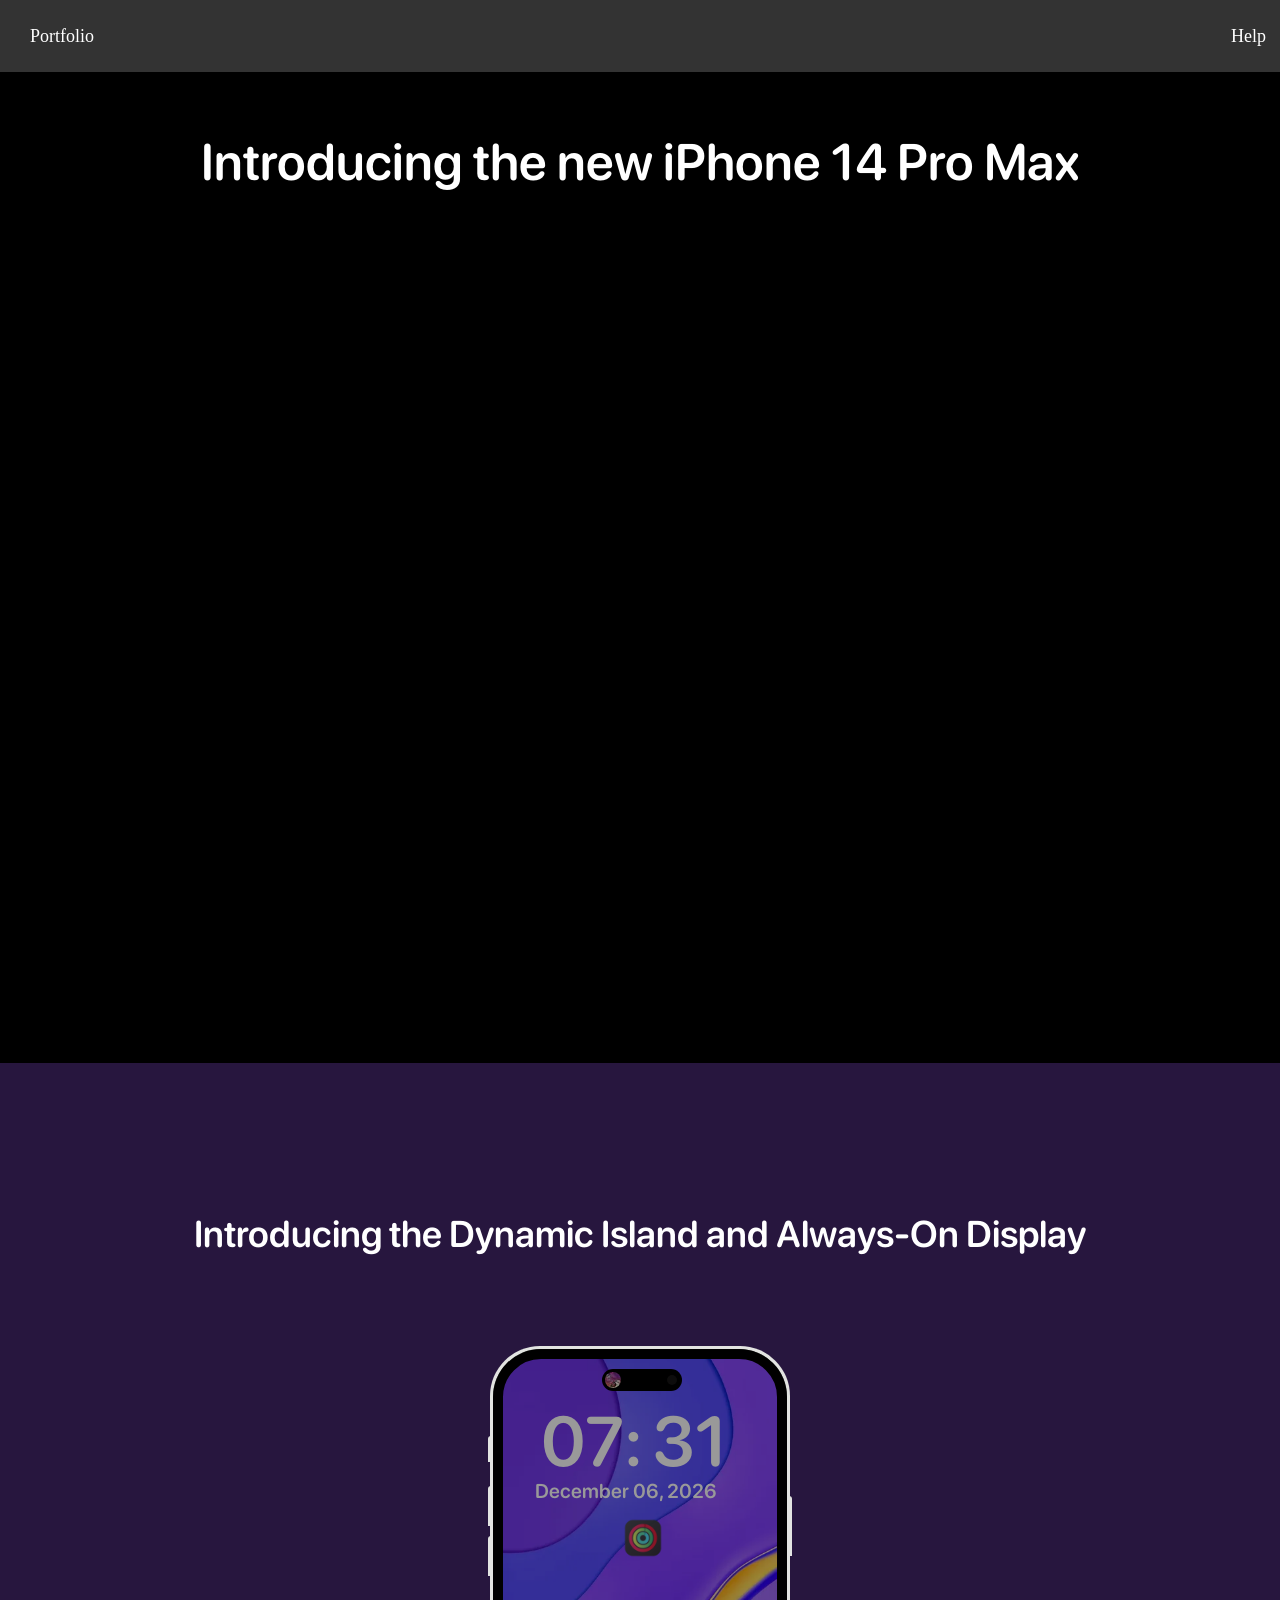
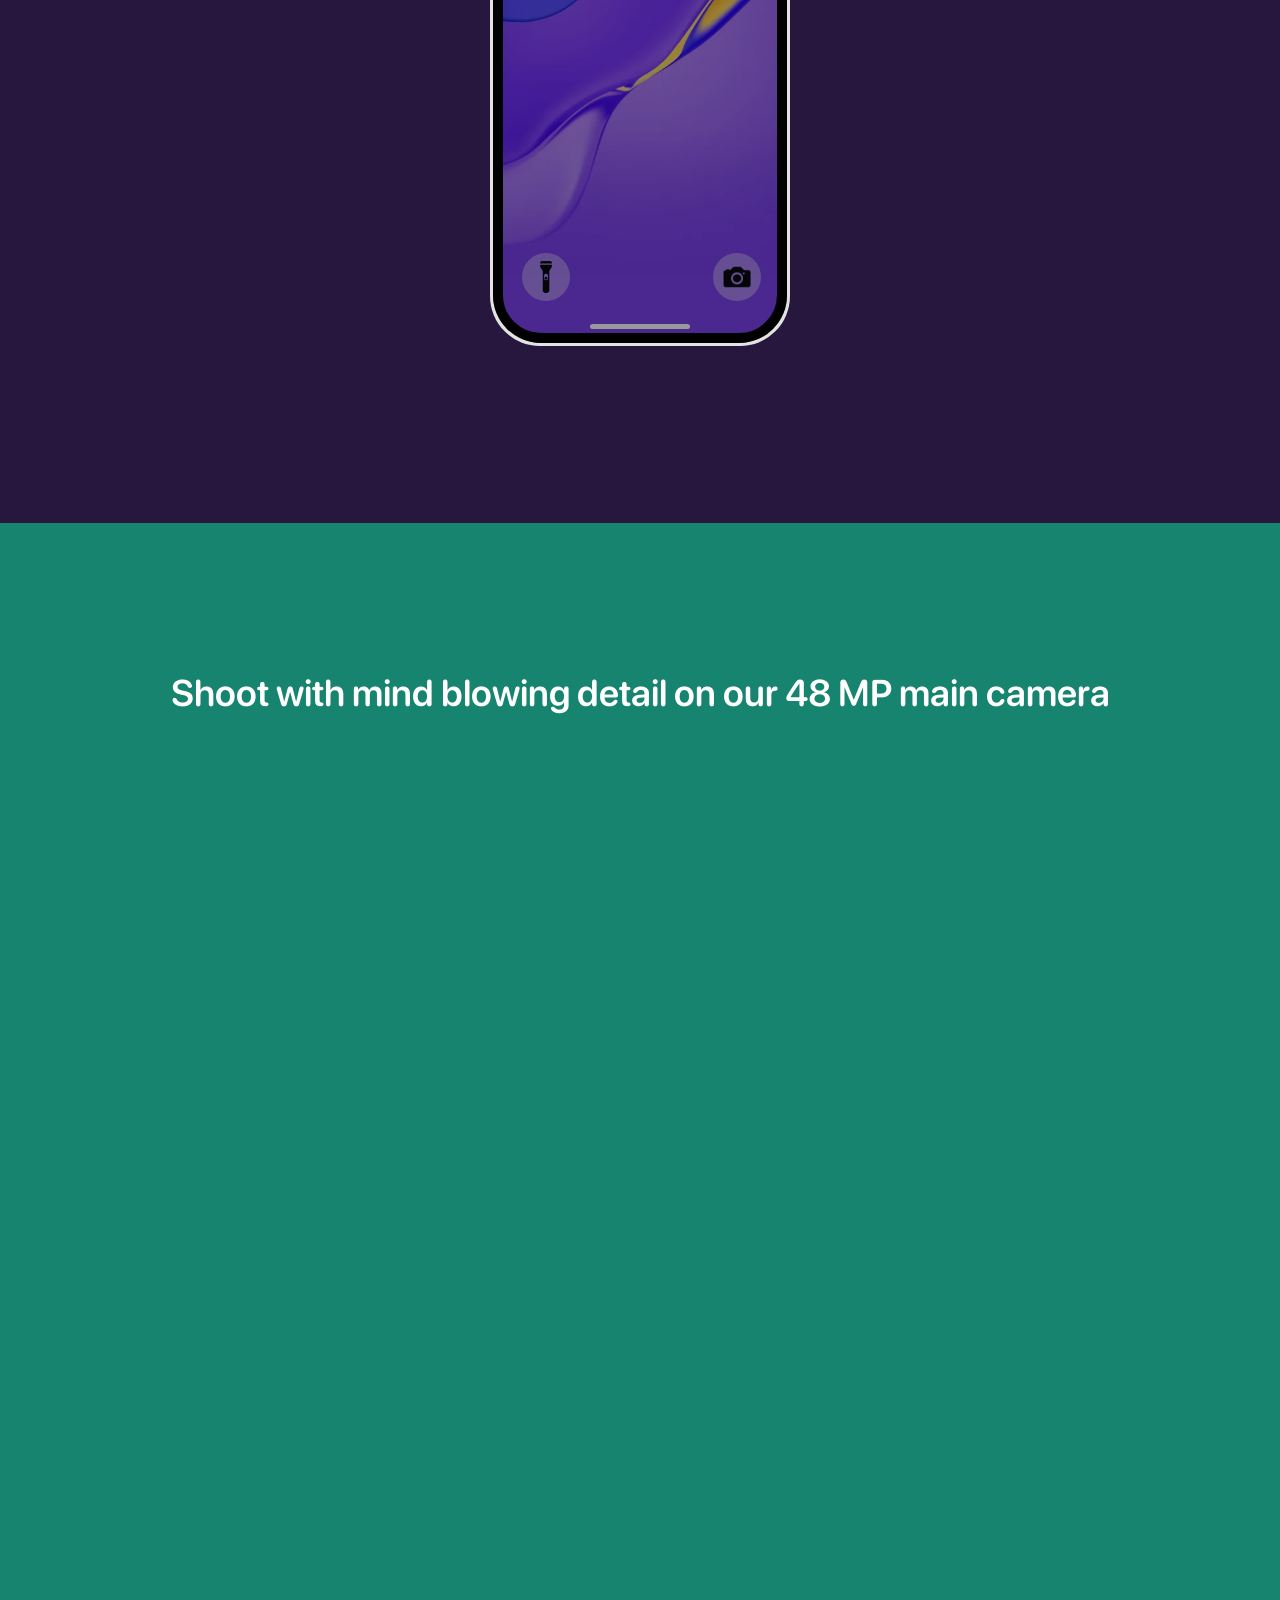
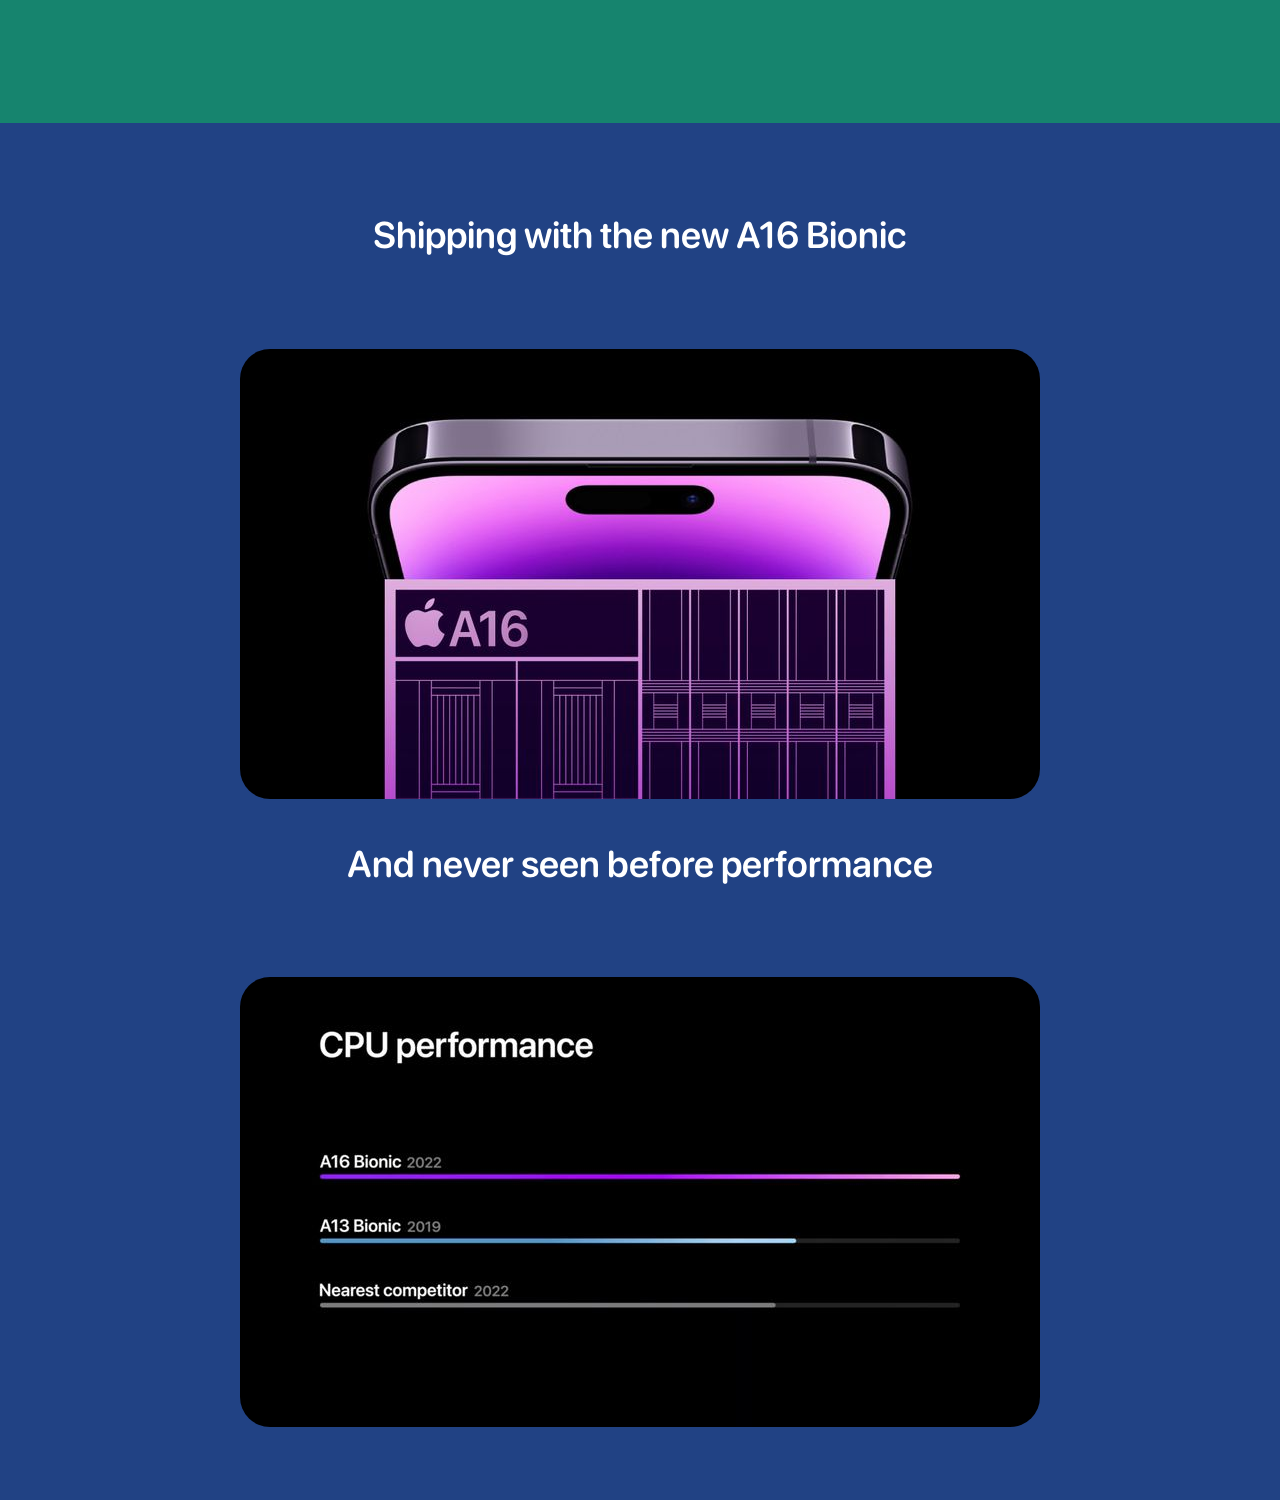
==== index.html @ 372559e2 "Functional dynamic island" ====
<!DOCTYPE html>
<html>
<head>
	<title>iPhone</title>
	<link rel="stylesheet" type="text/css" href="iphone.css">
	<script defer src="iphone.js"></script>
        <link rel="shortcut icon" type="image/x-icon" href="phone.ico" />
        <meta charset="utf-8">
        <meta name="viewport" content="width=device-width, initial-scale=1.0">
</head>
<body>
	<header>
		<nav class="navbar">

            <ul>
              <li class="navLeft"><a href="index.html">Portfolio</a></li>

          <!--  <li class="dropdown">
                <a href="#" class="dropdown-btn">Phones</a>
                <div class="dropdown-content">
                  <a href="iPhone.html">iPhone 14 Pro Max</a>
                  <a href="SamsungPhone.html">Samsung Galaxy S23 Ultra (In Progress)</a>
                  <a href="RealMe.html">RealMe 10 Pro Coca-Cola (In Progress)</a>
                </div> 

                <li class="dropdown">
                  <a href="#" class="dropdown-btn">Tablets</a>
                  <div class="dropdown-content">
                    <a href="iPad.html">iPad Pro (In Progress)</a>
                    <a href="SamsungTablet.html">Samsung Galaxy Tab S8 Ultra (In Progress)</a>
                    <a href="LenovoYoga.html">Lenovo Yoga Tab 13 (In Progress)</a>
                  </div> 
                </li>

            <li class="dropdown">
              <a href="#" class="dropdown-btn">Laptops</a>
              <div class="dropdown-content">
                <a href="Macbook.html">Macbook Pro (In Progress)</a>
                <a href="HP_Spectre.html">HP Spectre x360 14 (In Progress)</a>
                <a href="AsusZenBook.html">Asus ZenBook Pro Duo 14 (In Progress)</a>
                 </div>  
               
                </li>
                -->
          
          
              <li class="navRight">
                <a href="Help.html">Help</a>
          </li>

            </ul>

          </nav>
          </header>
<div class="black-container">         
          <br>
        
          <center>
            <div class="container">
              <span>Introducing</span>
             <span>&nbsp</span>
              <span>the</span>
              <span>&nbsp</span>
              <span>new</span>
              <span>&nbsp</span>
              <span>iPhone</span>
              <span>&nbsp</span>
              <span>1</span>
              <span>4</span>
              <span>&nbsp</span>
              <span>Pro</span>
              <span>&nbsp</span>
              <span>Max</span>
             </div>
           </center>

        
          <br>
          <video id="iphone_vid" width="100%" height="800px" preload="auto" muted>
            <source src="./iphone14promaxvid.mp4" type="video/mp4">
          </video>
        </div>          
        <audio id="audio" src="FlashingLights.mp3"></audio>
<div class="purple-container">
        <br>
          <br>
          
            <div class="container reveal">
              <h2>Introducing the Dynamic Island and Always-On Display</h2>
            </div>
          
          <br>

    <div class="container reveal">
            <center><div class="body">
             <div class="screen">
              
               <div class="clock">
                <span id="hours">00</span>:
                </div>
               <div class="clock2">
                <span id="minutes">00</span>
                </div>
               <div class="date">
                <span id="month">January</span>
                <span id="day">00</span>,
                <span id="year">0000</span>
                 </div>
                <div class="widgets"></div> 
               <div class="lock"></div> 
               <div class="flashlight"></div> 
                <div class="flashlight_box"></div> 
                <div class="camera"></div> 
               <div class="camera_box"></div>
               <i class="DynamicIsland">
                <i class="AlbumCover"></i>
                <h1 id="ArtistName">Kanye West</h1>
                <p id="SongName">Flashing Lights</p>
               <!--<button id="play"> <img class="play" src="play.png" width="25px" height="25px"></button>-->
               <a href="#" id="play">
                <img src="play.png" class="play" width="25px" height="25px">
           </a>
                <!--<img class="play" src="play.png" width="25px" height="25px" onclick="document.getElementById('FlashingLights.mp3').play();"> -->
              </i>
               <i class="HomeButton"></i>
               <i class="FrontCam"></i>
               <i class="FrontCamInner"></i>
            </div>

            <i class="btn btn1"></i>
            <i class="btn btn2"></i>
            <i class="btn btn3"></i>
            <i class="RightSideBtn"></i>
            </center>
            <!--<i class="camera_flash"></div> -->
<!-- Trying to make camera flash when hovering over camera icon bottom right-->
          </div>
          <br>
          <br><br>
        
        </div>
      </center>
  <div class="green-container">
    <br>
    <br>
     <center> <div class="container reveal">
        <h2>Shoot with mind blowing detail on our 48 MP main camera</h2>
      </div></center>
      <br>
      <div class="container reveal">
        <video class="cinematic_vid" width="100%" height="800" autoplay muted>
          <source src="CinematicFilm.mp4" type="video/mp4">
        </video>

    </div>
    <br>
    <br>  
  </div>
<div class="blue-container">
  <br>
  <div class ="container reveal">
  <center>
  <h2>Shipping with the new A16 Bionic</h2>
  <br>
   <img class="A16-Bionic" src="A16-iPhone-14-Pro.jpeg" width="100%">
   <br>
  <h2>And never seen before performance</h2>
  <br>
  <img class="A16-Bionic" src="a16-chart.jpg" width="100%">
  <br>
  <br>
  </center>

  





</div>
</div>



  </body>
</html>
---- iphone.css ----
body{
  background-color:rgb(0, 0, 0);
  font-size: 4vw;
  padding: 20px;
}

    
  
    @font-face {
      font-family: Apple;
      src: url(font.otf);
    }
    




  /* Style the dropdown content */
  /*
  .dropdown-content {
    display: none;
    position: absolute;
    background-color: #333;
    min-width: 160px;
    z-index: 1;
    border-radius: 15px;  
    
    float: left;
   color:white;
  align-content: center;
  }

  .dropdown-btn {
    display: block;
   position: relative;
    text-align: center;
    align-content: center;
    color: #fff;
   font-size: 18px;
   font-weight: none;
    border: none;
    cursor: pointer;
    border-radius: 30px; 
}

.dropdown:hover .dropdown-content {
  display: block;
  text-align: center;
}

.dropdown-btn {
    display: block;
   position: relative;
  text-align: center;
  background-color: #333;
  color: rgb(255, 255, 255);
  font-size: 18px;
  font-weight: none;
    border: none;
    cursor: pointer;
}

.show {
    display: block;
  }
 
*/
  
  /* Show the dropdown content when the dropdown button is clicked */

 
  /* Style the navigation bar */
  nav {
    background-color: #333;
    margin:0px;
    padding: 6px 8px;
    text-align: center;
    height: 60px;
    width:100%;
    width:100%;
  }
  
  nav ul {
    list-style: none;
    margin: 0;
    padding: 0;
    align-content: center;
     width:100%;
  }
  
  nav li {
    display: inline-block;
    align-content: center;
    list-style:none;
  }
  

  body{
    margin:0;
  padding:0;
    justify-content: center;
    align-items: center;
    
}

  nav a {
    display: block;
    color: white;
    padding: 20px 22px;
    text-decoration: none;
    font-size: 18px;
    float: center;
    margin:0px;
    border-radius: 30px; 
    text-align: center;
    align-content: center;
  }
 

.navRight
{
text-align: right;
float: right;
}

.navLeft
{

float: left;
}


  
.navbar {
    border-radius: 0px;    
    }
    

    nav a:hover {
      background-color: #555;
    }



.purple-container{
  background:rgba(52, 30, 83, 0.749)
}

.green-container{
  background:rgb(22, 132, 110)
}

.blue-container{
background:rgb(33, 66, 132);
}
/*
.black-container{
  background:rgb(0, 0, 0)
}
*/
/* Cell Phone CSS */


    body{
    
      
      align-items: center;
       
     }


  #screeninfo{
width: 55%;
float: right;
height: 650px;
  }

  

#phone{ 

    
    width:40%;
    height:650px;
   
}

     .body {
      width: 300px;
      height: 600px;
      background: #e2e4e1;
      border-radius: 50px;
      position: relative;
      display: flex;
      
     }
     .body::before{
       content: '';
       position: absolute;
       inset: 3px;
       background: #000;
       border-radius: 48px;
       padding: 800px, 800px;
         display: flex;
     }
 
     .screen{
       position: absolute;
       inset: 3px;
       background: url(background2.jpeg);
       background-size: cover;
       background-position: center;
       border-radius: 48px;
       border: 10px solid #000;
       display: flex;
       justify-content: center;
       opacity: 0.6;
       transition: 0.5s
       }
 
       .screen:hover{
         opacity: 1;
 
 
       }
 
       .btn {
         position: absolute;
         width: 3px;
         top: 90px;
         left: -2px;
         border-top-left-radius: 4px;
         border-top-left-radius: 4px;
         height: 26px;
         background: #e2e4e1;
         z-index: 10;
       }
 
    
       .btn.btn2
       {
         top: 140px;
         height: 40px;
       }
 
       .btn.btn3
       {
         top: 190px;
         height: 40px;
       }
 
       .RightSideBtn{
         position: absolute;
         width: 3px;
         top: 150px;
         right: -2px;
         border-top-right-radius: 4px;
         border-top-right-radius: 4px;
         height: 60px;
         background: #e2e4e1;
         z-index: 10;
       }
 
       .DynamicIsland{
         position: absolute;
         width: 80px;
         top: 10px;
         right: 95px;
         border-radius: 20px;
         height: 22.5px;
         background: rgb(0, 0, 0);
         z-index: 0;
         margin-left: auto;
         margin-right:auto;
         transition: 0.5s;
       }

       .AlbumCover{
        position: absolute;
        background: url(Graduation.jpeg);
        border-radius: 50%;
        width: 16px;
        height: 16px;
        top: 3px;
         left:3px;
         z-index: 5;
         transition: 0.5s;
      }
     
      h1
      {
        color: white;
        font-size: 6px;
        opacity:0
      }

      p{
        color: white;
        font-size: 3px;
        opacity:0;
      }

      .DynamicIsland:hover .AlbumCover{
        position: absolute;
       background: url(Graduation.png);
        border-radius: 50%;
        width: 36px;
        height: 36px;
        top: 2px;
        left: 3px;
         z-index: 5;
         transition: all 0.5s;
      }

      .DynamicIsland:hover h1{
        opacity: 1;
        font-size: 15px;
        top: -6px;
        left: 50px;
        position: absolute;
        transition: 0.5s;
      }

      .DynamicIsland:hover p{
        color:rgb(194, 194, 194);
        opacity: 1;
        font-size: 12px;
        top: 10px;
        left: 50px;
        position: absolute;
        transition: 0.5s;
      }

      .DynamicIsland:hover{
        position: absolute;
        width: 80%;
        top: 10px;
        right: 28.5px;
        height: 40px;
        border-radius: 20px;
        background: rgb(0, 0, 0);
        z-index: 0;
        
      }

      .pause-play{
        opacity: 0;
        top: 0;
        position: absolute;
        right: 0px;
      }

      .pause{
        opacity: 0;
        top: 0;
        position: absolute;
        right: 0px;
      }

      .DynamicIsland:hover .pause{
        opacity: 0;
        z-index: 6;
        right: 11%;
        top: 8px;
        position: absolute;
        animation: 0.5s;
      }

      .play{
        opacity: 0;
        top: 0;
        position: absolute;
        margin-left: auto;
      }

      .DynamicIsland:hover .play{
        opacity: 0.9;
        z-index: 6;
        right: 25px;
        top: 8px;
        position: absolute;
      }


      .DynamicIsland:hover .pause-play{
        opacity: 0;
        z-index: 6;
        right: 11%;
        top: 8px;
        position: absolute;
        animation: 0.5s;
      }

      .FrontCam{
        position: absolute;
        background: rgba(39, 38, 38, 0.352);
        border-radius: 50%;
        width: 10px;
        height: 10px;
        top: 16.5px;
         right: 100px;
         z-index: 10;
      }

       .FrontCamInner{
        position: absolute;
        background: rgba(255, 255, 255, 0.036);
        border-radius: 50%;
        width: 10px;
        height: 10px;
        top: 16.5px;
         right: 100px;
         z-index: 11;
      }


      
       .HomeButton{
        position: absolute;
        width: 100px;
        top: 565px;

        border-radius: 20px;
        height: 5px;
        background: rgb(255, 255, 255);
        z-index: 2;
        transition: 0.25s;
        opacity: 1;
        margin-right: auto;
        margin-left: 0;
       }

       .HomeButton:hover{
        height: 6px;
        transform: scale(1.1);
       }
      
      
       .clock{

        font-family: Apple;
        font-size: 70px;
        position: absolute;
        width: 130px;
        top: 40px;
        right: 120px;
        border-radius: 20px;
        height: 5px;
        color:rgb(255, 255, 255);
       }
       .clock2{

        font-family: Apple;
        font-size: 70px;
        position: absolute;
        width: 130px;
        top: 40px;
        right: 22px;
        border-radius: 20px;
        height: 5px;
        color:rgb(255, 255, 255);
       }

       
       .date{
        font-family: Apple;
        font-size: 20px;
        position: absolute;
        min-width: 150px;
        top: 120px;
        right: 60px;
        border-radius: 20px;
        height: 2px;
        color:rgb(255, 255, 255);
       }

    .widgets{
      position: absolute;
      background: url(widget.png);
      background-size: cover;
      background-position: center;
      display: flex;
      width: 48px;
      height: 48px;
      top: 155px;
      right: 110px;
      opacity: 0.95;
}

.flashlight{
  position: absolute;
  background: url(appleFlashlight.png);
  background-size: cover;
  background-position: center;
  display: flex;
  width: 36px;
  height: 36px;
  top: 500px;
  right: 213px;
  opacity: 0.95;
  z-index: 1;
  transition: 0.25s
}

.flashlight:hover+.flashlight_box{
  opacity: 1;
}

.flashlight_box{
  position: absolute;
  background: rgb(255, 255, 255);
  
  width: 48px;
  height: 48px;
  top: 494px;
  right: 207px;
  opacity: 0.35;
  z-index: 0;
  border-radius: 50px;
  transition: 0.25s
}
.flashlight_box:hover{
  opacity: 1;
}





.camera{
  position: absolute;
  background: url(camera.png);
  background-size: cover;
  background-position: center;
  display: flex;
  width: 36px;
  height: 36px;
  top: 500px;
  right: 22.5px;
  opacity: 0.95;
  z-index: 1;
  transition: 0.25s
}

.camera:hover+.camera_box{
  opacity: 1;
}

.camera_box{
  position: absolute;
  background: rgb(255, 255, 255);
  
  width: 48px;
  height: 48px;
  top: 494px;
  right: 16.5px;
  opacity: 0.35;
  z-index: 0;
  border-radius: 50px;
  transition: 0.25s
}

.camera_box:hover{
  opacity: 1;
}

/*
.lock{
  position: absolute;
  background: url(lock.png);
  background-size: cover;
  background-position: center;
  display: flex;
  width: 36px;
  height: 36px;
  top: 22.5px;
  right: 120px;
  opacity: 1;
}
*/

       .blink {
        animation: blink 1s ease infinite;
      }
      
      @keyframes blink {
        50% {
          opacity: 0;
        }
      }




.card
{
    position: relative;
    width: 450px;
    height: 630px;
    display: flex;
    flex-direction: column;
  
}

.card span
{
    position: absolute;
    top: 0;
    left: calc(100% /15 * var(--i));
    width: calc(100%/15);
    height: 100%;
    display: flex;
}

.card img
{
    position: absolute;
    top: 0;
    left: 0;
    width: 100%;
    height: 100%;
    display: flex;
    opacity:0;
    pointer-events: none;
    cursor: crosshair;
}

.card img:nth-child(2),

.card span:hover+ img
{
    opacity: 1;
    
}

       


.container {
  position: relative;
  display: flex;
  max-width: 100%;
  padding: 0;
  align-content:center;
  text-align: center;
  justify-content: center;
  font-family: Apple;
  object-fit: cover;
}

.container span {
  color: white;
  font-weight: bold;
  opacity: 0;
  animation: drop 0.5s linear forwards;
  max-width: 100%;
}

.container span:nth-child(2) {
  animation-delay: 0s;
}

.container span:nth-child(3) {
  animation-delay: 0.5s;
}

.container span:nth-child(4) {
  animation-delay: 0.4s;
}

.container span:nth-child(5) {
  animation-delay: 0.8s;
}

.container span:nth-child(6) {
  animation-delay: 0s;
}

.container span:nth-child(7) {
  animation-delay: 1.6s;
}

.container span:nth-child(8) {
  animation-delay: 0s;
}

.container span:nth-child(9) {
  animation-delay: 2.1s;
}
.container span:nth-child(10) {
  animation-delay: 2.5s;
}

.container span:nth-child(11) {
  animation-delay: 2.8s;
}


.container span:nth-child(12) {
  animation-delay: 3.1s;
}


.container span:nth-child(13) {
  animation-delay: 0s;
}

.container span:nth-child(14) {
  animation-delay: 3.7s;
}




@keyframes  drop {
  0% {
    transform: translateY(-200px) scaleY(0.9);
  }
  5% {
    opacity: 0.7;
  }
  50% {
    transform: translateY(0px) scaleY(1);
    opacity: 1;
  }
  65% {
    transform: translateY(-17px) scaleY(0.9);
  }
  75% {
    transform: translateY(-22px) scaleY(0.9);
  }
  100% {
    transform: translateY(0px) scaleY(1);
    opacity: 1;
  }
}




#phone_vid{
object-fit: cover;
}

.cinematic_vid{
  object-fit: cover;
  border-radius: 15px;
  }

.A16-Bionic{
  border-radius: 30px;
}


h2 {

font-family: apple;
color: white;
font-size: 2.9vw;

}


.reveal{
  position: relative;
  transform: translateY(150px);
  opacity: 0;
  transition: 1s all ease;
}

.reveal.active{
  transform: translateY(0);
  opacity: 1;
}
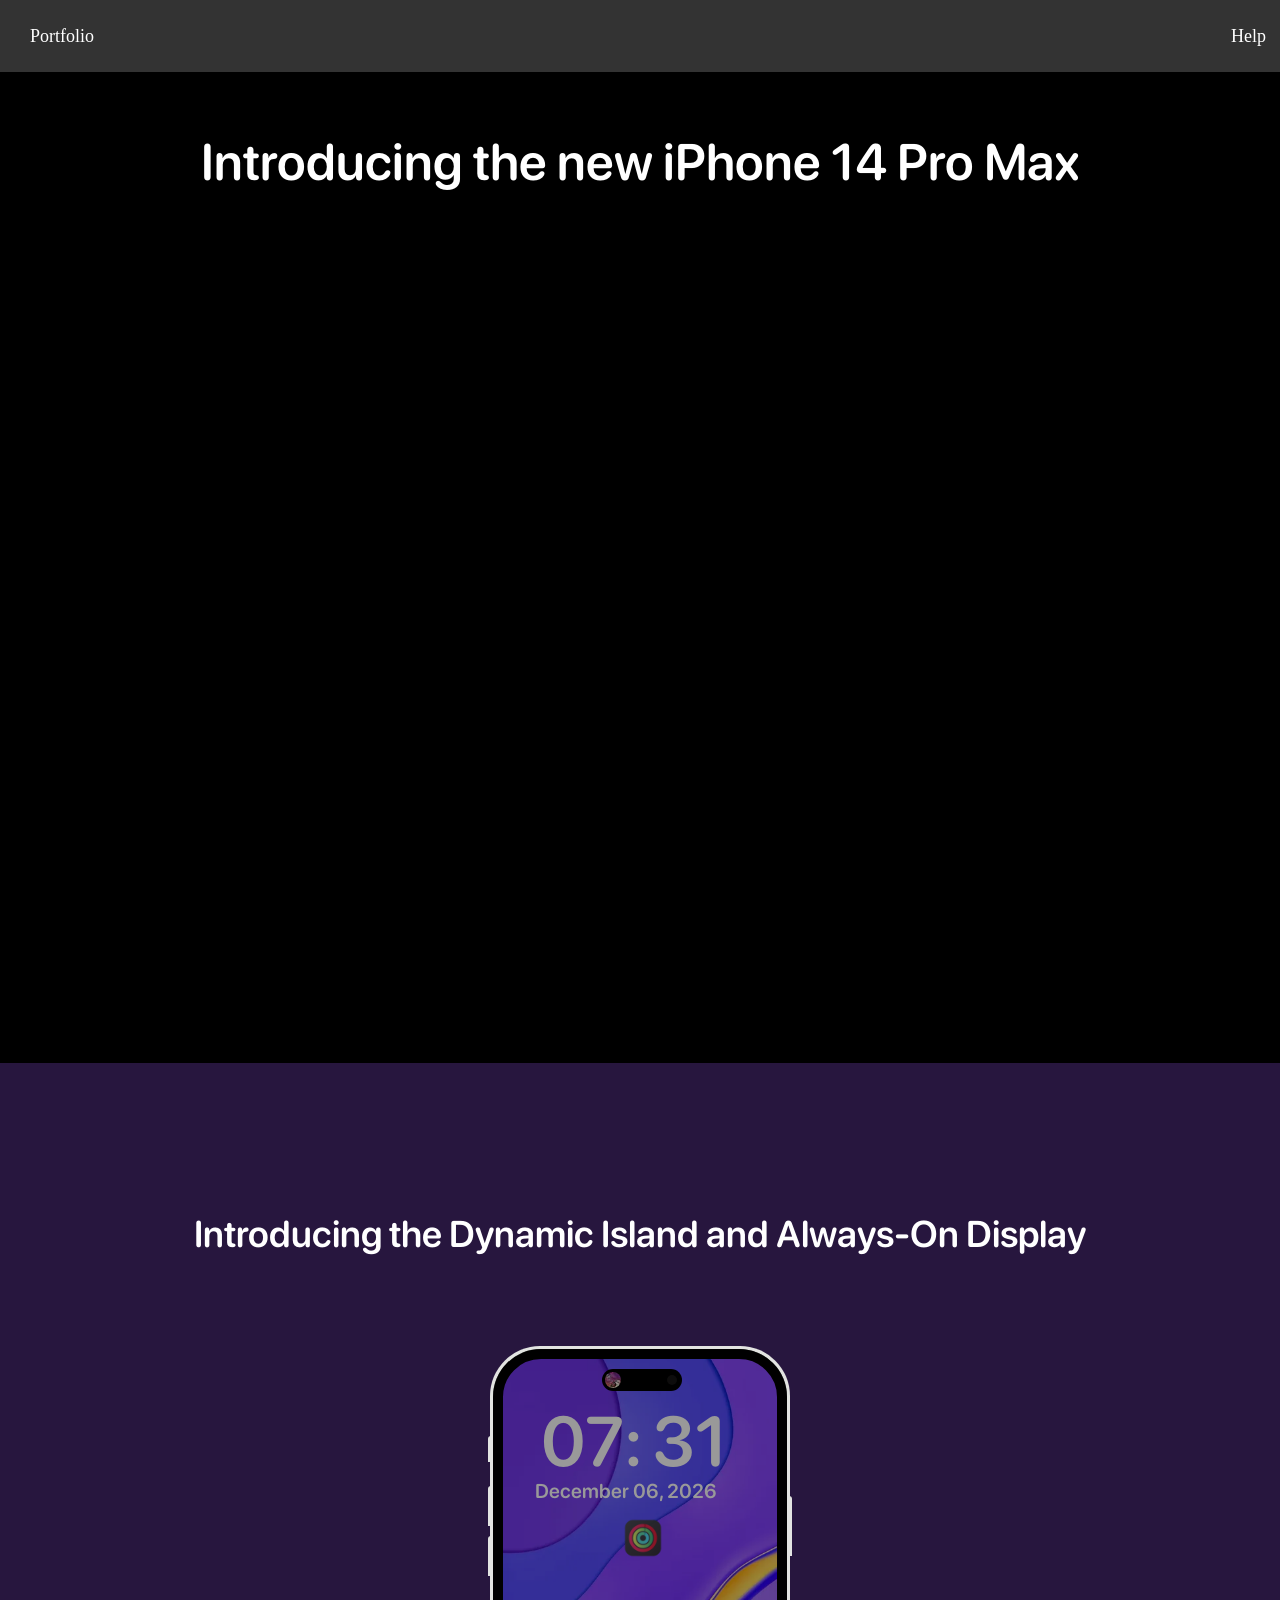
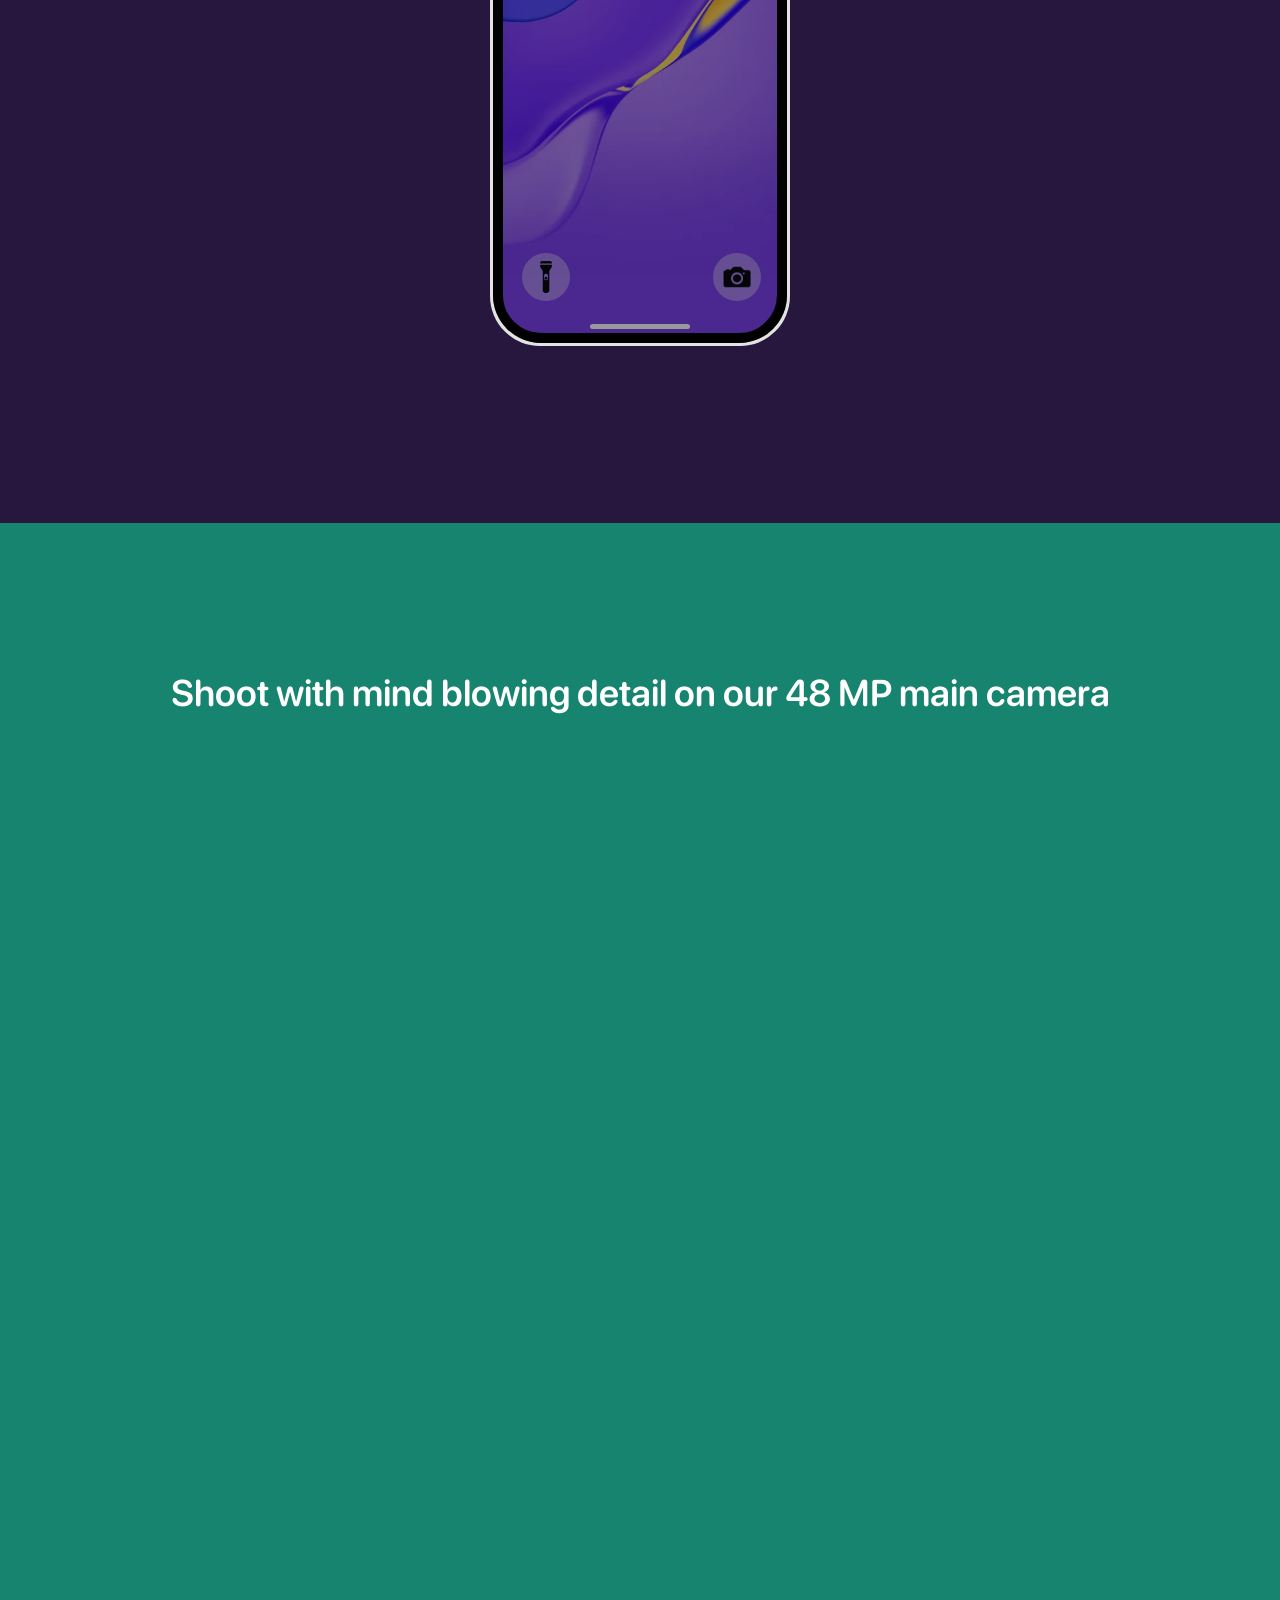
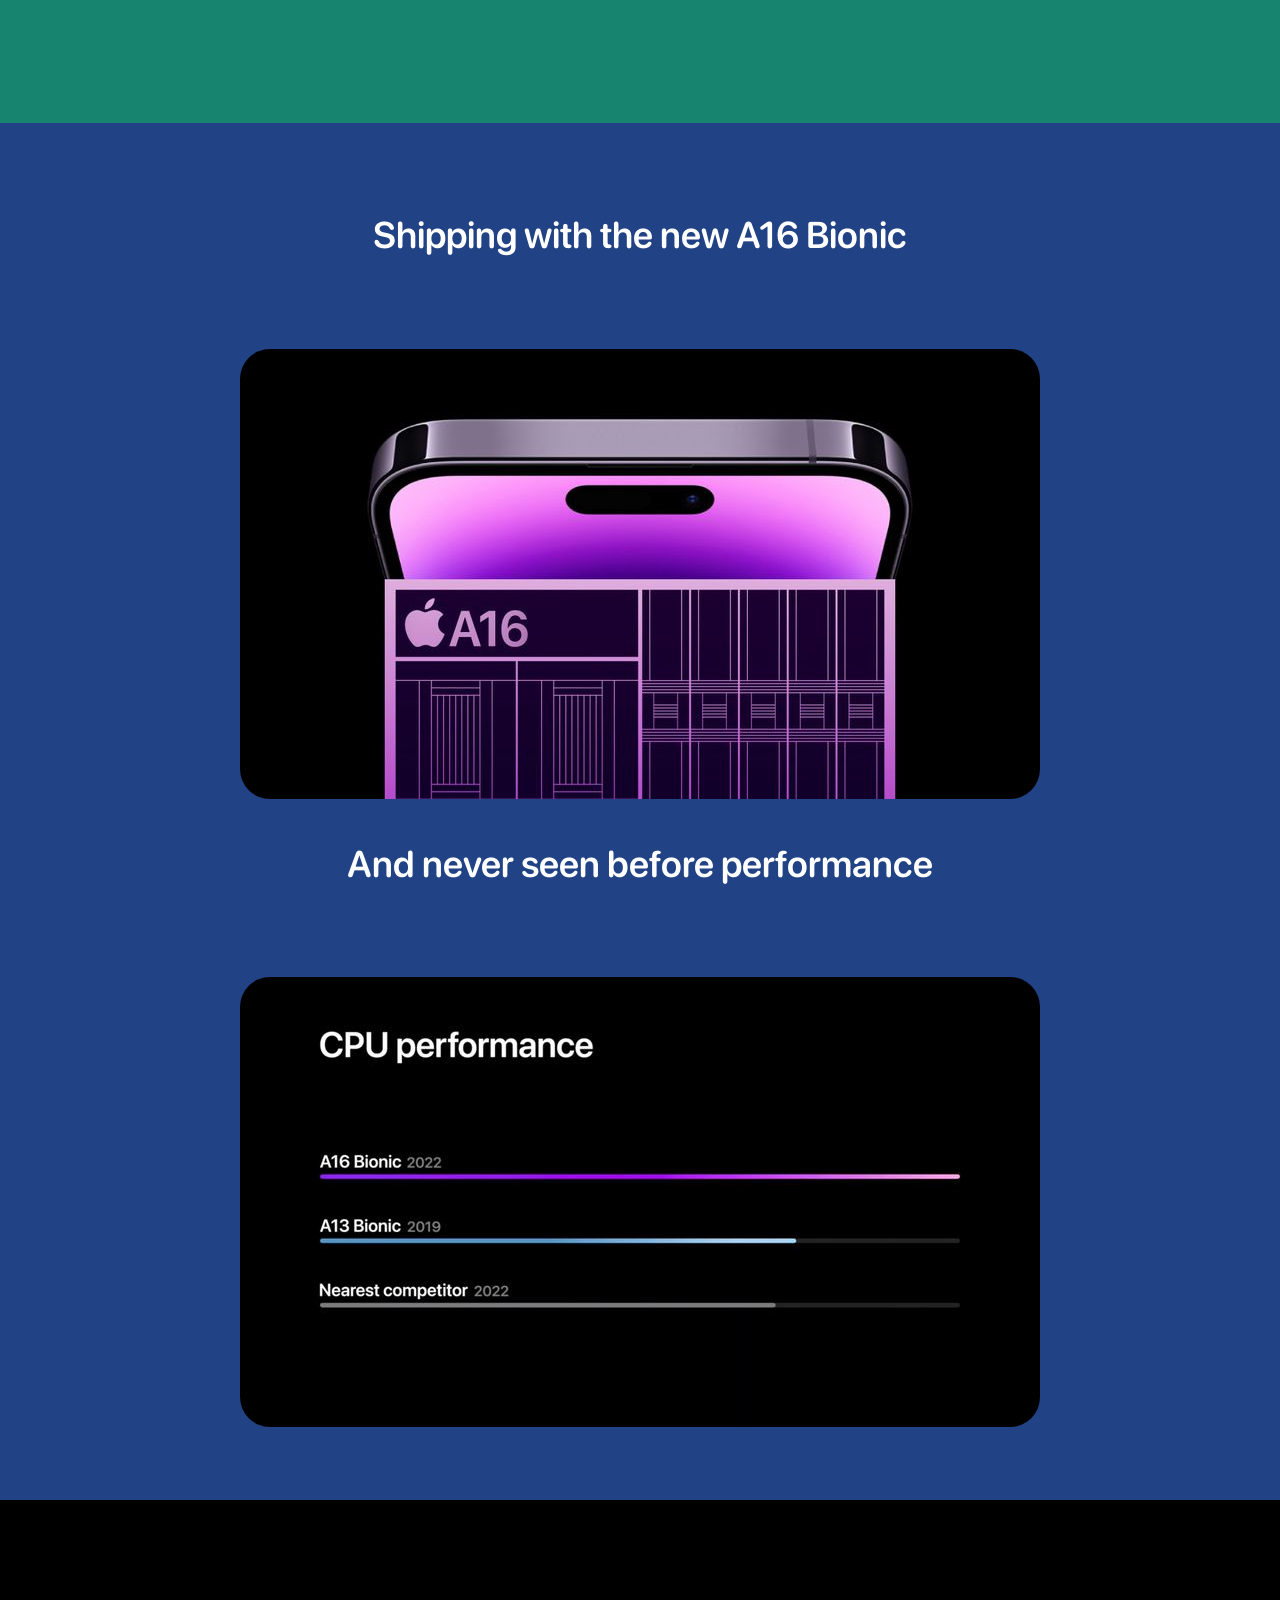
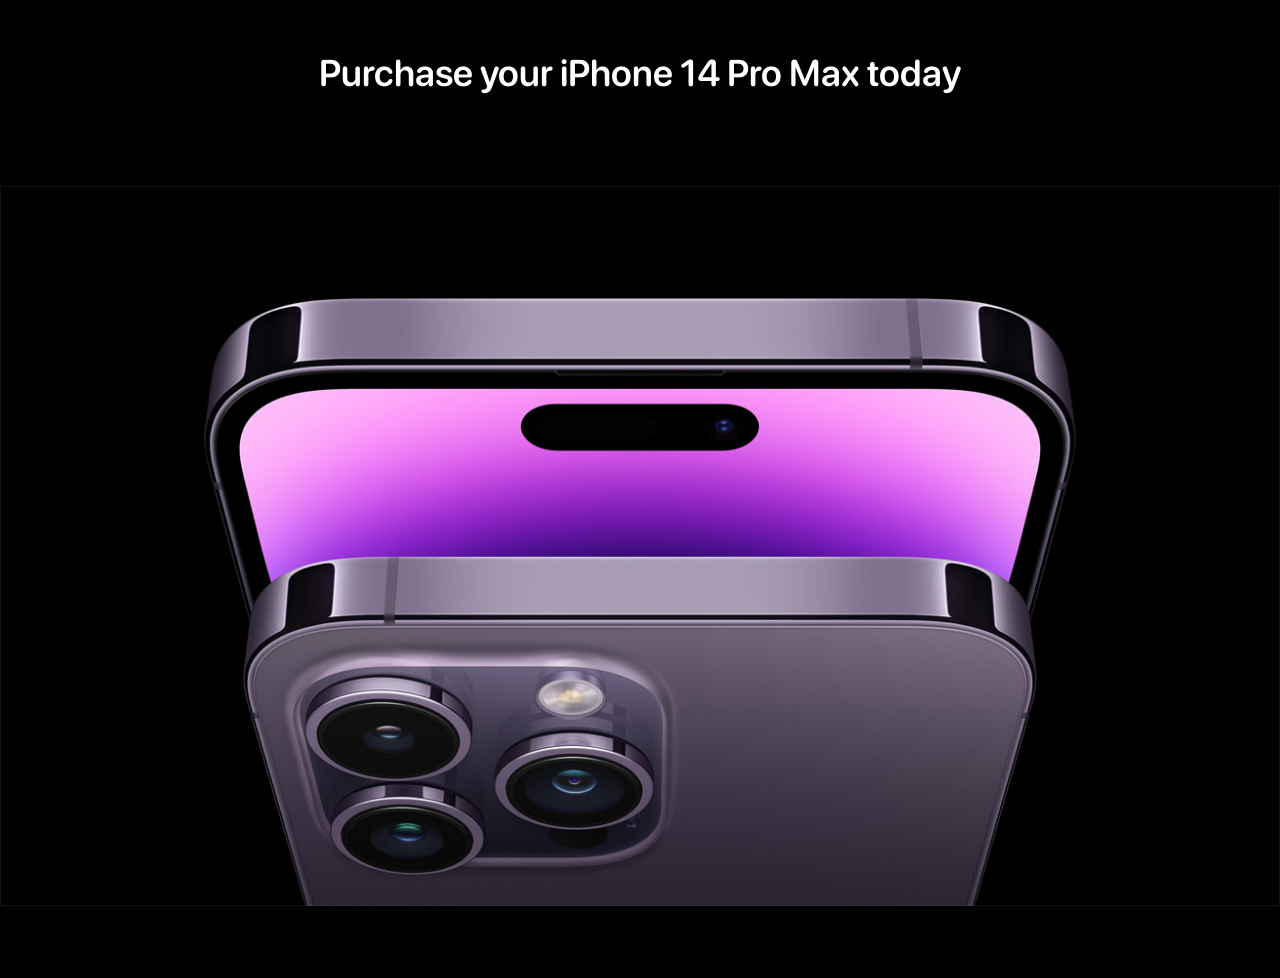
==== commit 19a973be: "Added Working Pause Play Also added buy iphone page" ====
--- a/index.html
+++ b/index.html
@@ -118,7 +118,7 @@
                 <p id="SongName">Flashing Lights</p>
                <!--<button id="play"> <img class="play" src="play.png" width="25px" height="25px"></button>-->
                <a href="#" id="play">
-                <img src="play.png" class="play" width="25px" height="25px">
+                <img src="play.png" class="play" width="65px" height="30px">
            </a>
                 <!--<img class="play" src="play.png" width="25px" height="25px" onclick="document.getElementById('FlashingLights.mp3').play();"> -->
               </i>
@@ -148,7 +148,7 @@
       </div></center>
       <br>
       <div class="container reveal">
-        <video class="cinematic_vid" width="100%" height="800" autoplay muted>
+        <video class="cinematic_vid" width="100%" height="800" autoplay muted loop>
           <source src="CinematicFilm.mp4" type="video/mp4">
         </video>
 
@@ -170,18 +170,32 @@
   <br>
   <br>
   </center>
-
-  
-
-
-
-
-
 </div>
 </div>
 
 
 
+
+  <br>
+  <div class ="container reveal">
+  <center>
+    <br>
+  <h2>Purchase your iPhone 14 Pro Max today</h2>
+  <br>
+  <a href="https://www.apple.com/iphone-14-pro/" target="_blank"> <img class="buy-here" src="buy_iPhone.jpg" width="100%"></a>
+   <br>
+   <br>
+  </center>
+  </div>
+
+
+
+
+
+
+</div>
+
+
   </body>
 </html>
 
--- a/iphone.css
+++ b/iphone.css
@@ -152,6 +152,10 @@
 
 .blue-container{
 background:rgb(33, 66, 132);
+}
+
+.white-container{
+  background: white;
 }
 /*
 .black-container{
@@ -336,7 +340,7 @@
         width: 80%;
         top: 10px;
         right: 28.5px;
-        height: 40px;
+        height: 65px;
         border-radius: 20px;
         background: rgb(0, 0, 0);
         z-index: 0;
@@ -371,14 +375,16 @@
         top: 0;
         position: absolute;
         margin-left: auto;
+        scale: 0.1;
       }
 
       .DynamicIsland:hover .play{
         opacity: 0.9;
         z-index: 6;
-        right: 25px;
-        top: 8px;
-        position: absolute;
+        right: 5px;
+        top: 6px;
+        position: absolute;
+        scale: 0.6;
       }
 
 
@@ -773,3 +779,7 @@
   opacity: 1;
 }
 
+.buy-here{
+  border:0;
+  margin: -1px;
+}
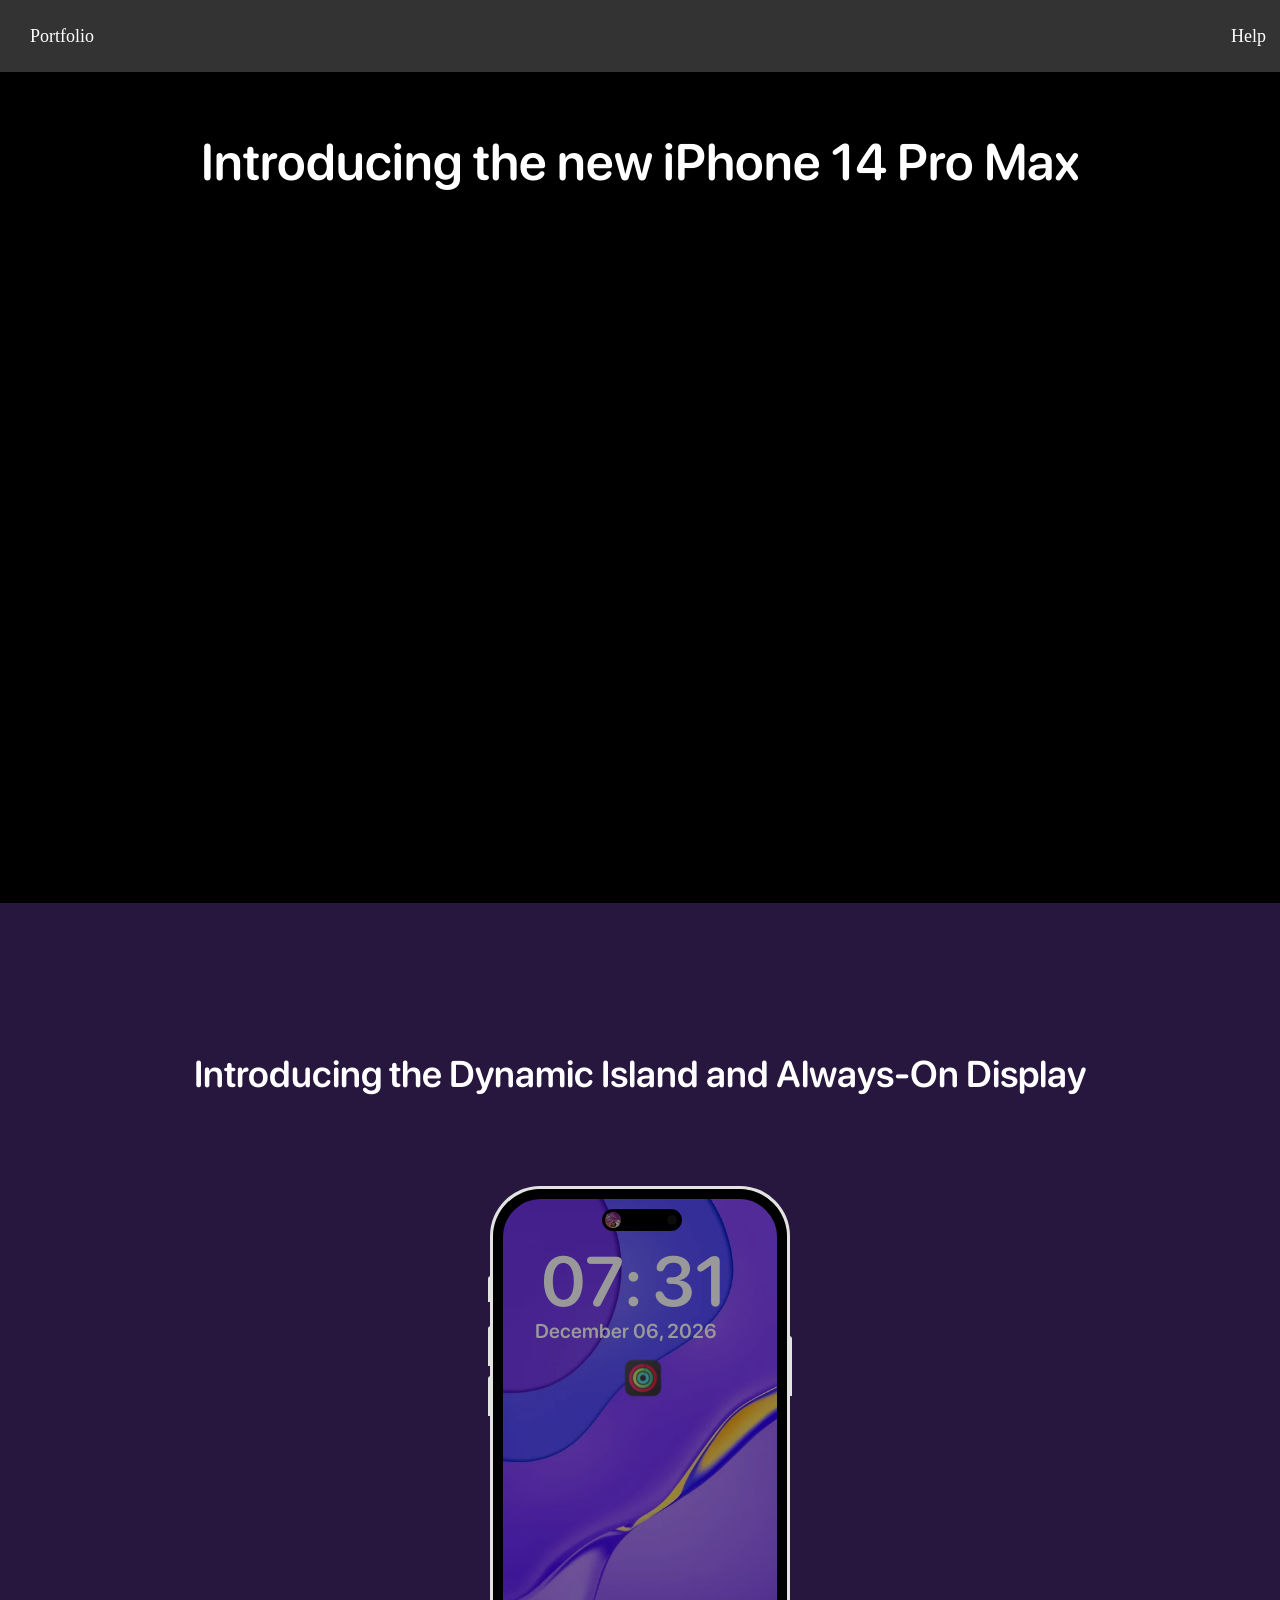
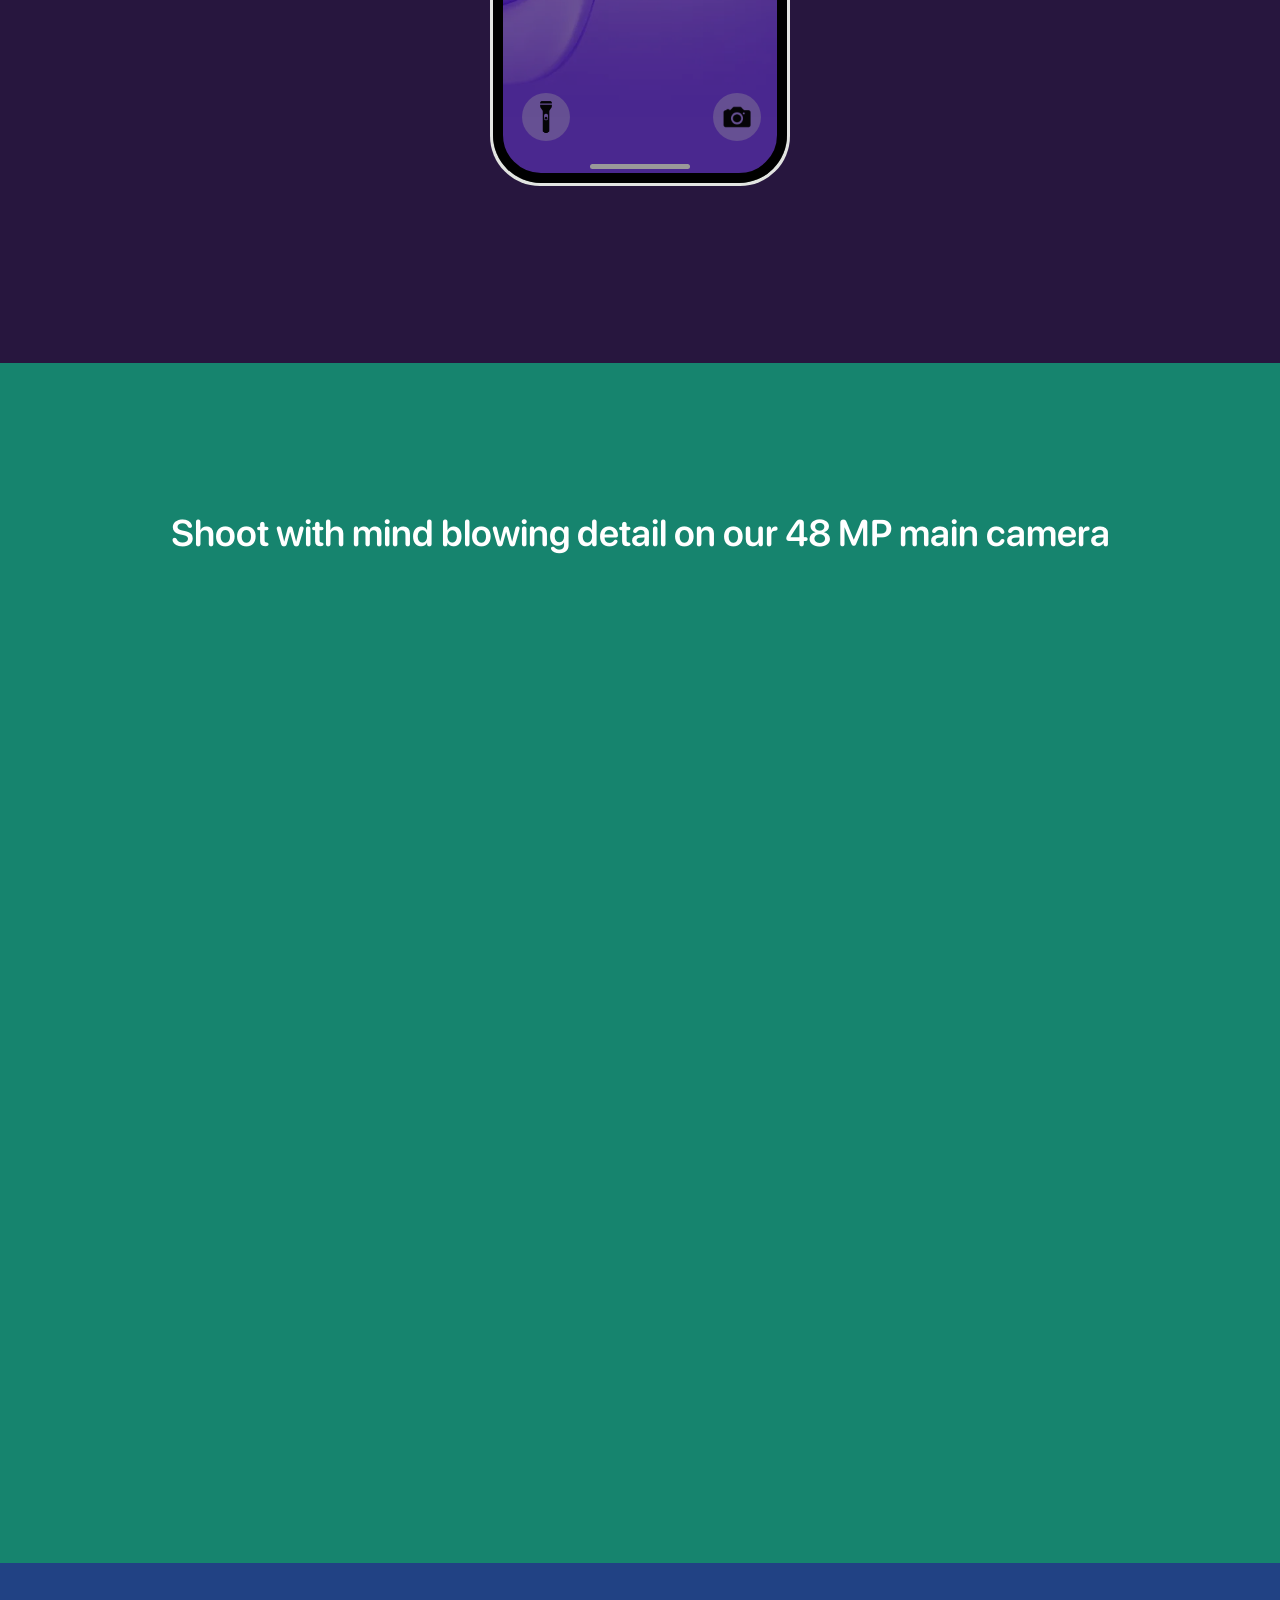
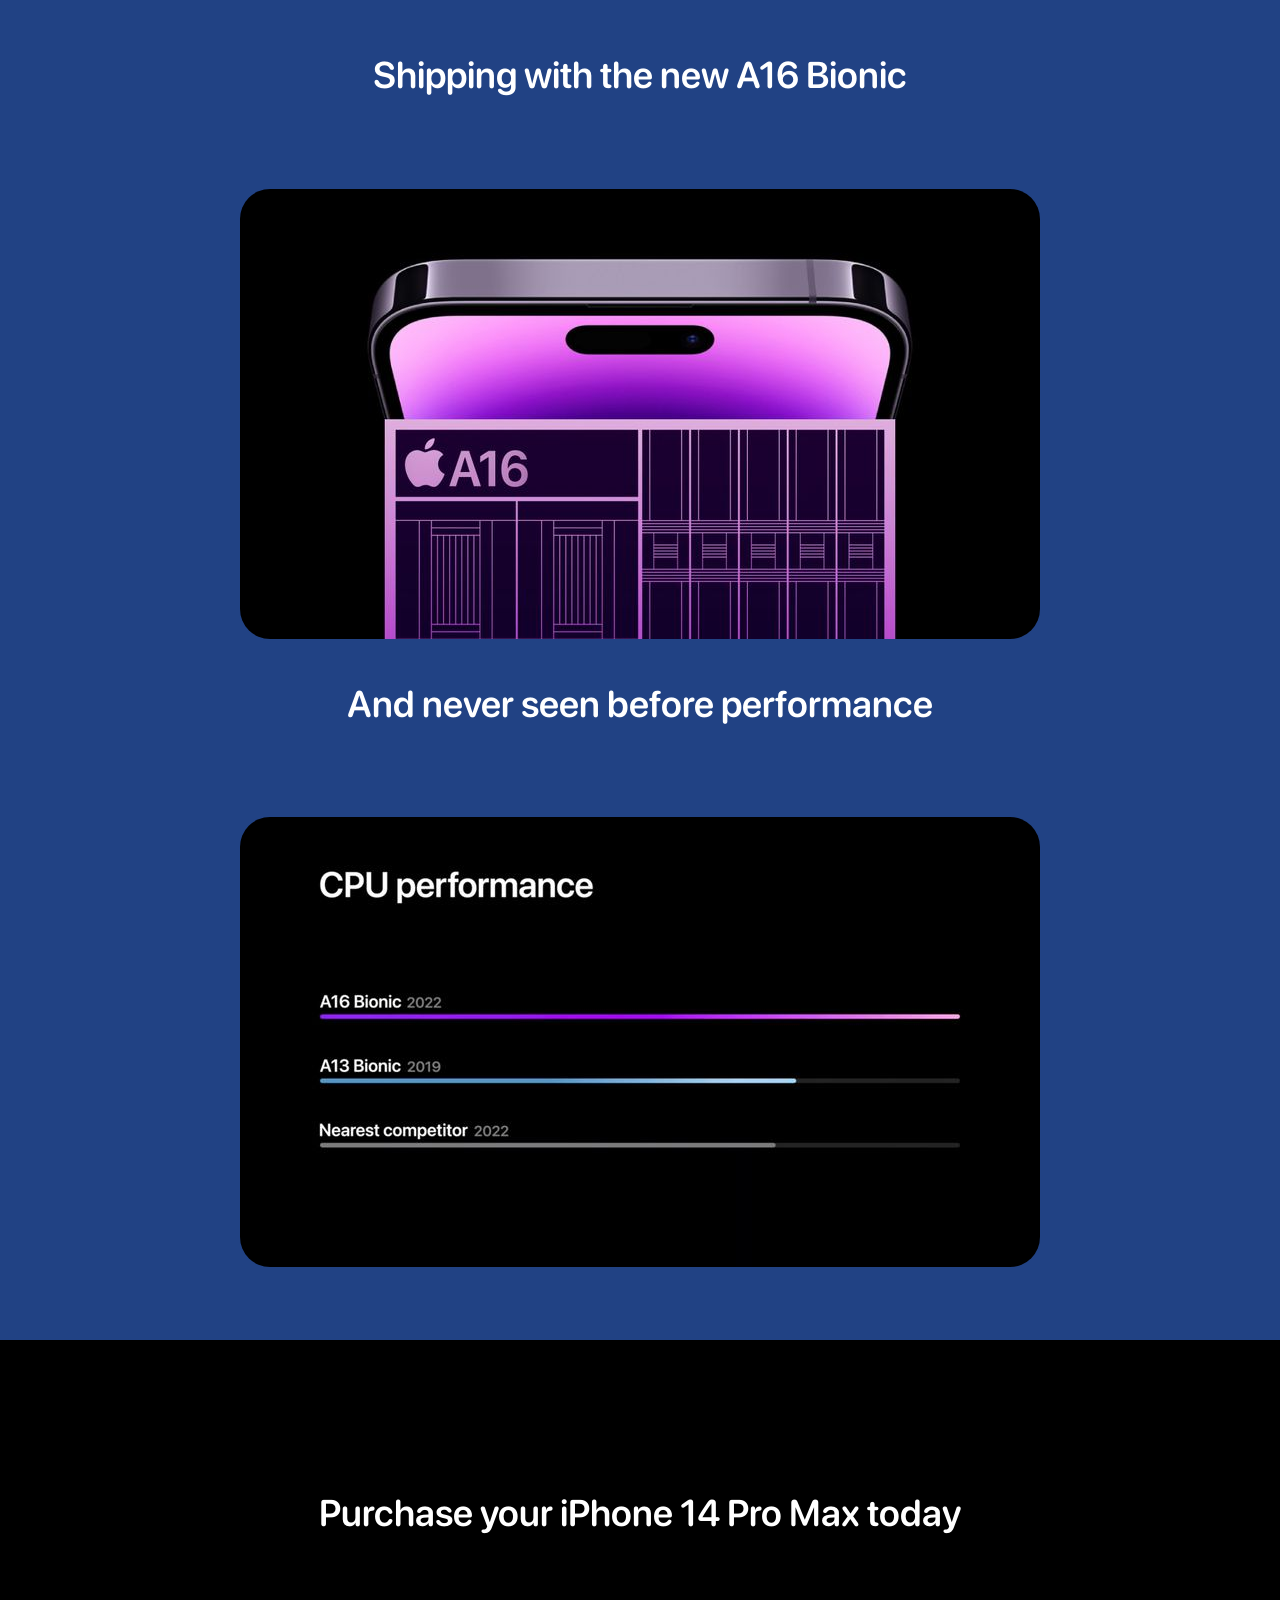
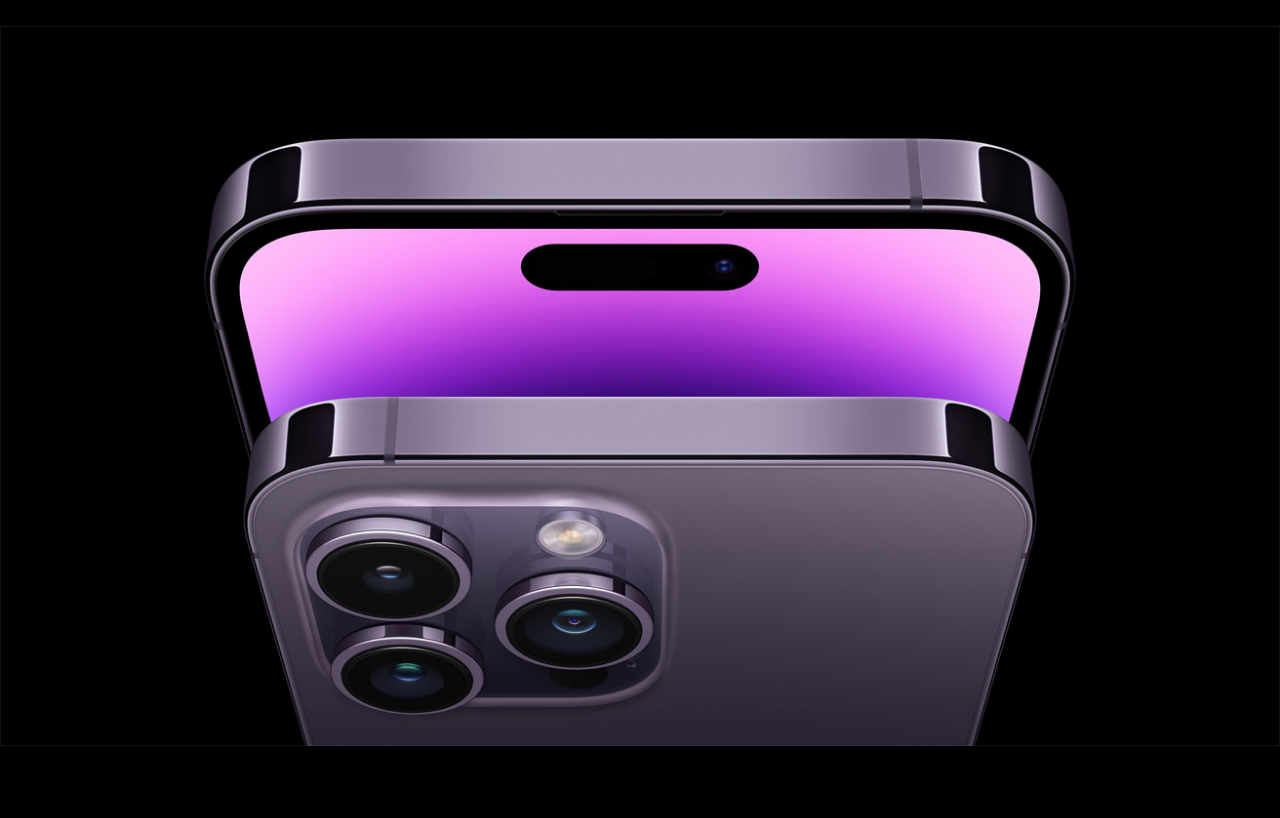
==== commit f70f43a6: "Update index.html" ====
--- a/index.html
+++ b/index.html
@@ -76,7 +76,7 @@
 
         
           <br>
-          <video id="iphone_vid" width="100%" height="800px" preload="auto" muted>
+          <video id="iphone_vid" width="100%" height="70%" preload="auto" muted autoplay playsinline>
             <source src="./iphone14promaxvid.mp4" type="video/mp4">
           </video>
         </div>          
@@ -118,7 +118,7 @@
                 <p id="SongName">Flashing Lights</p>
                <!--<button id="play"> <img class="play" src="play.png" width="25px" height="25px"></button>-->
                <a href="#" id="play">
-                <img src="play.png" class="play" width="65px" height="30px">
+                <img src="play.png" class="play" width="45px" height="25px">
            </a>
                 <!--<img class="play" src="play.png" width="25px" height="25px" onclick="document.getElementById('FlashingLights.mp3').play();"> -->
               </i>
--- a/iphone.css
+++ b/iphone.css
@@ -279,6 +279,31 @@
          transition: 0.5s;
        }
 
+
+       .DynamicIsland:hover{
+        position: absolute;
+        width: 80%;
+        top: 10px;
+        right: 28.5px;
+        height: 40px;
+        border-radius: 20px;
+        background: rgb(0, 0, 0);
+        z-index: 0;
+      }
+
+
+      .DynamicIsland.extended{
+        position: absolute;
+        width: 80%;
+        top: 10px;
+        right: 28.5px;
+        height: 60px;
+        border-radius: 20px;
+        background: rgb(0, 0, 0);
+        z-index: 0;
+      }
+
+
        .AlbumCover{
         position: absolute;
         background: url(Graduation.jpeg);
@@ -335,18 +360,7 @@
         transition: 0.5s;
       }
 
-      .DynamicIsland:hover{
-        position: absolute;
-        width: 80%;
-        top: 10px;
-        right: 28.5px;
-        height: 65px;
-        border-radius: 20px;
-        background: rgb(0, 0, 0);
-        z-index: 0;
-        
-      }
-
+     
       .pause-play{
         opacity: 0;
         top: 0;
@@ -375,16 +389,14 @@
         top: 0;
         position: absolute;
         margin-left: auto;
-        scale: 0.1;
       }
 
       .DynamicIsland:hover .play{
         opacity: 0.9;
         z-index: 6;
-        right: 5px;
-        top: 6px;
-        position: absolute;
-        scale: 0.6;
+        right: 15px;
+        top: 8px;
+        position: absolute;
       }
 
 
@@ -745,7 +757,6 @@
 
 
 #phone_vid{
-object-fit: cover;
 }
 
 .cinematic_vid{
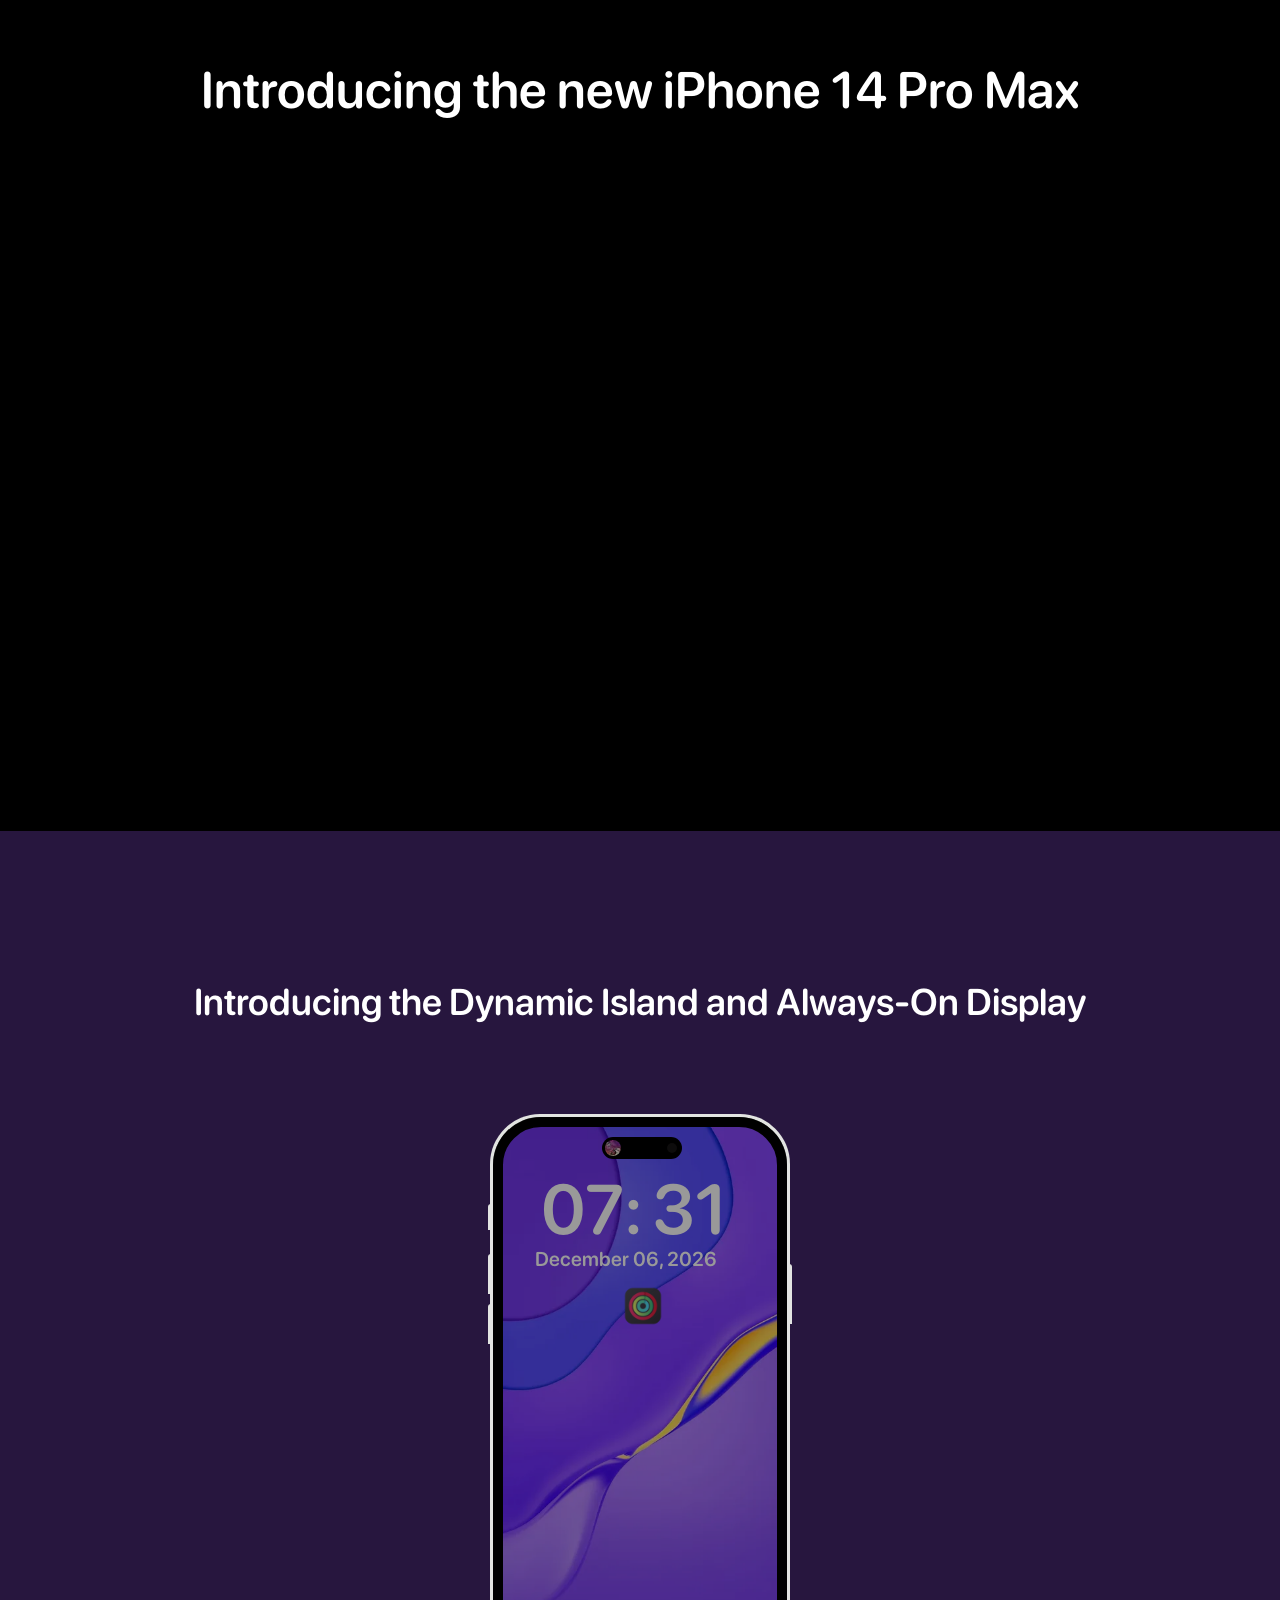
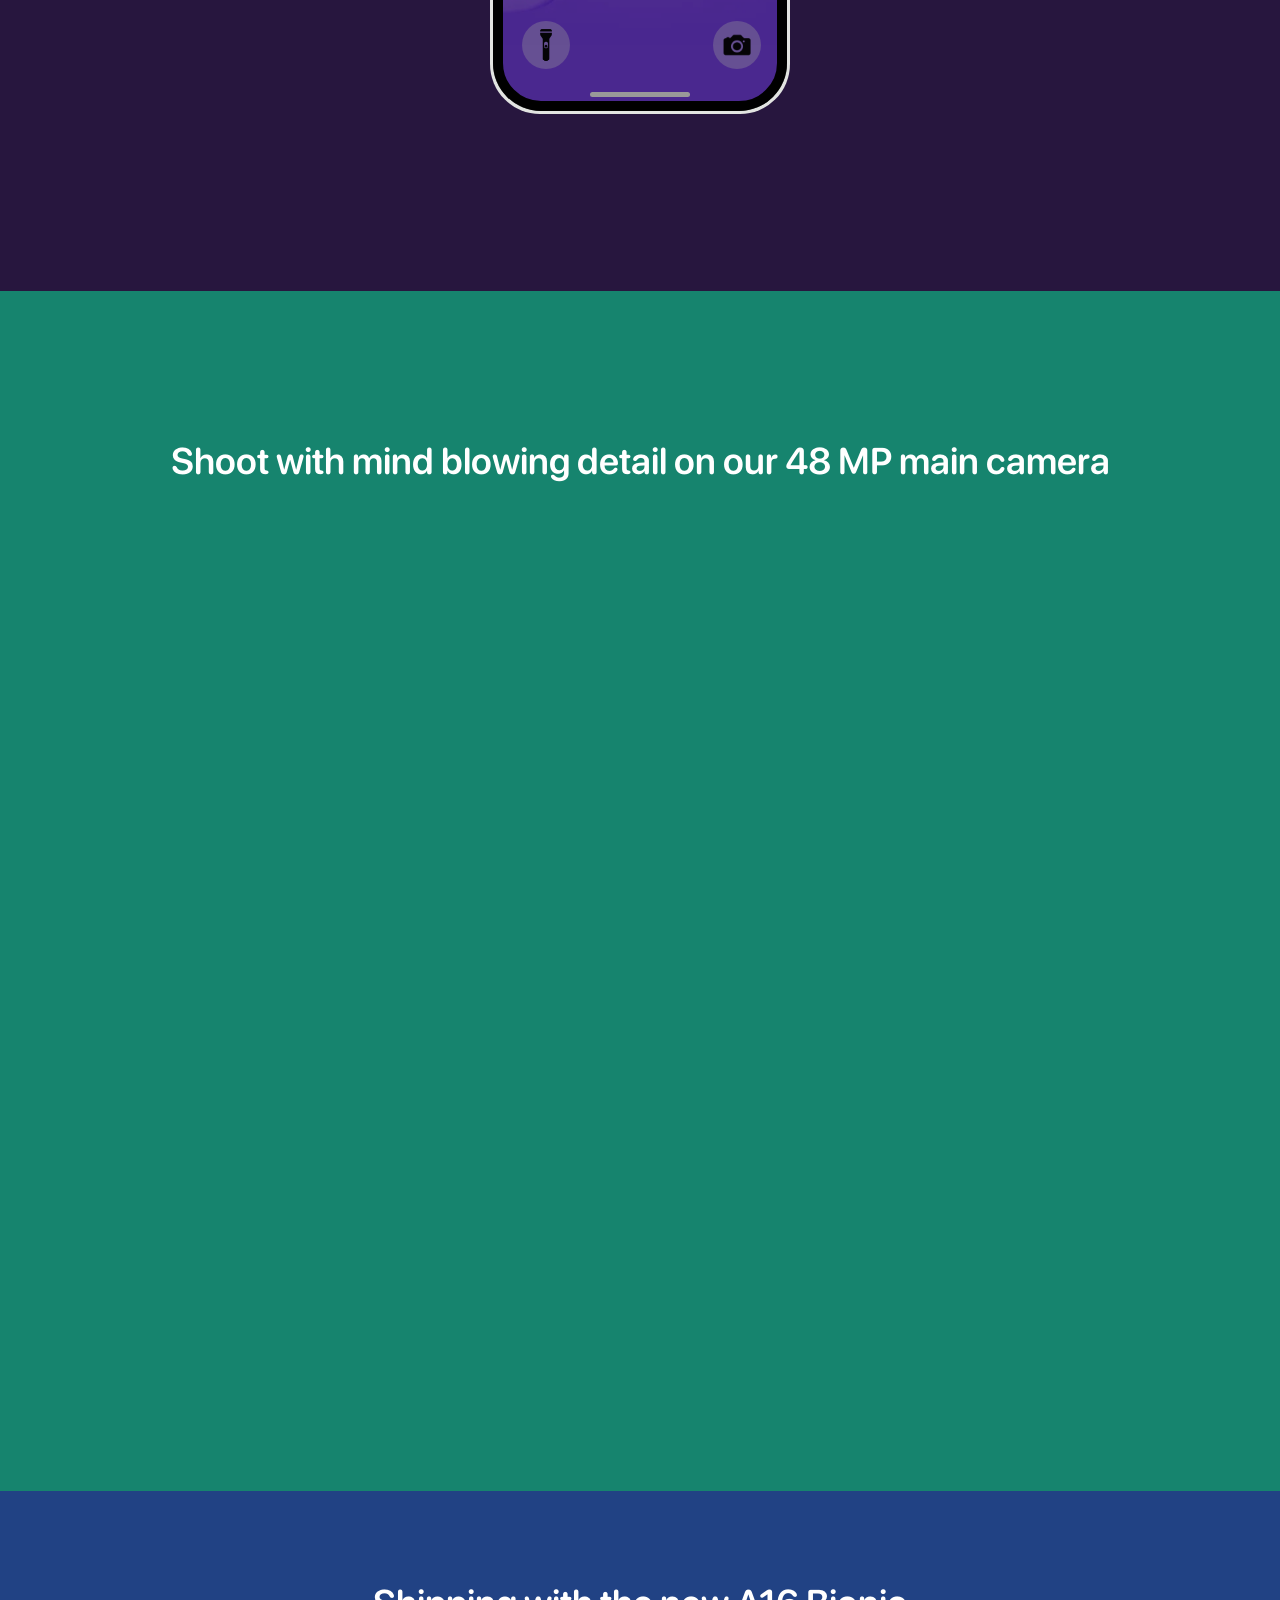
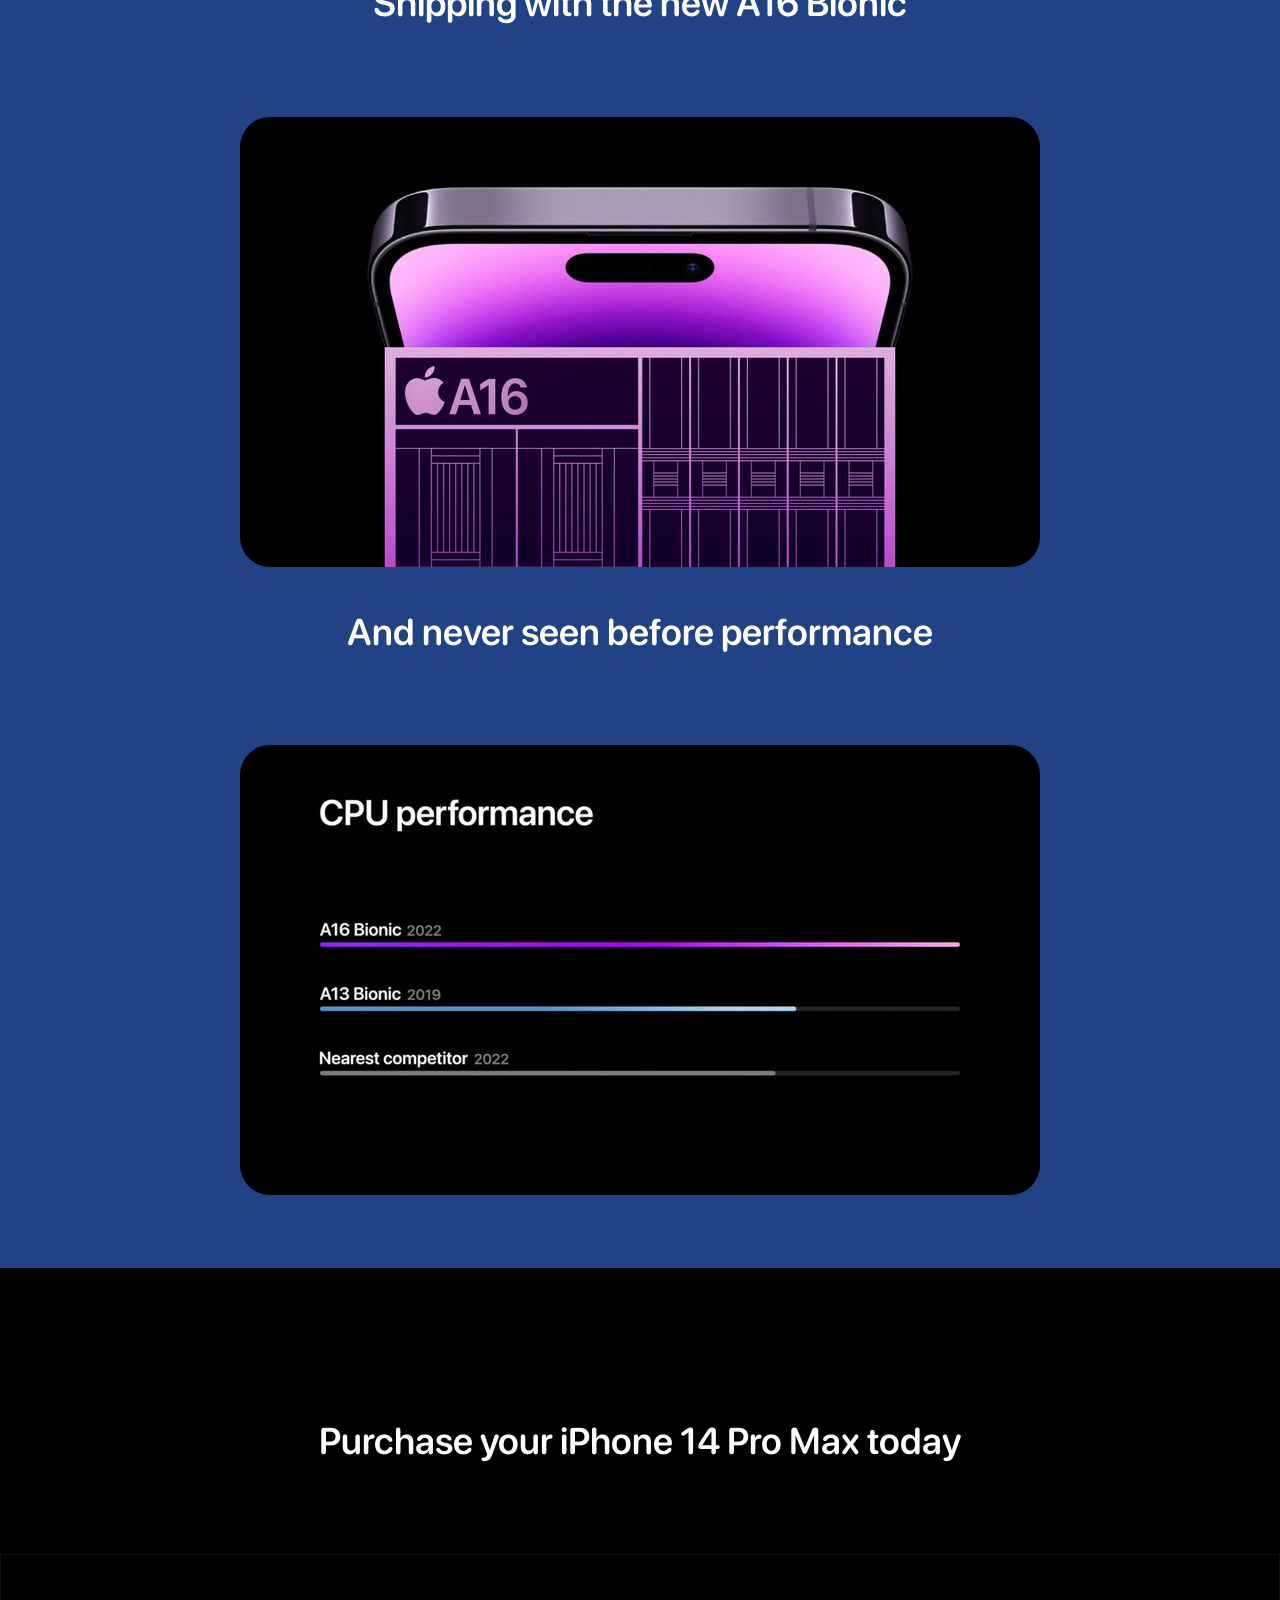
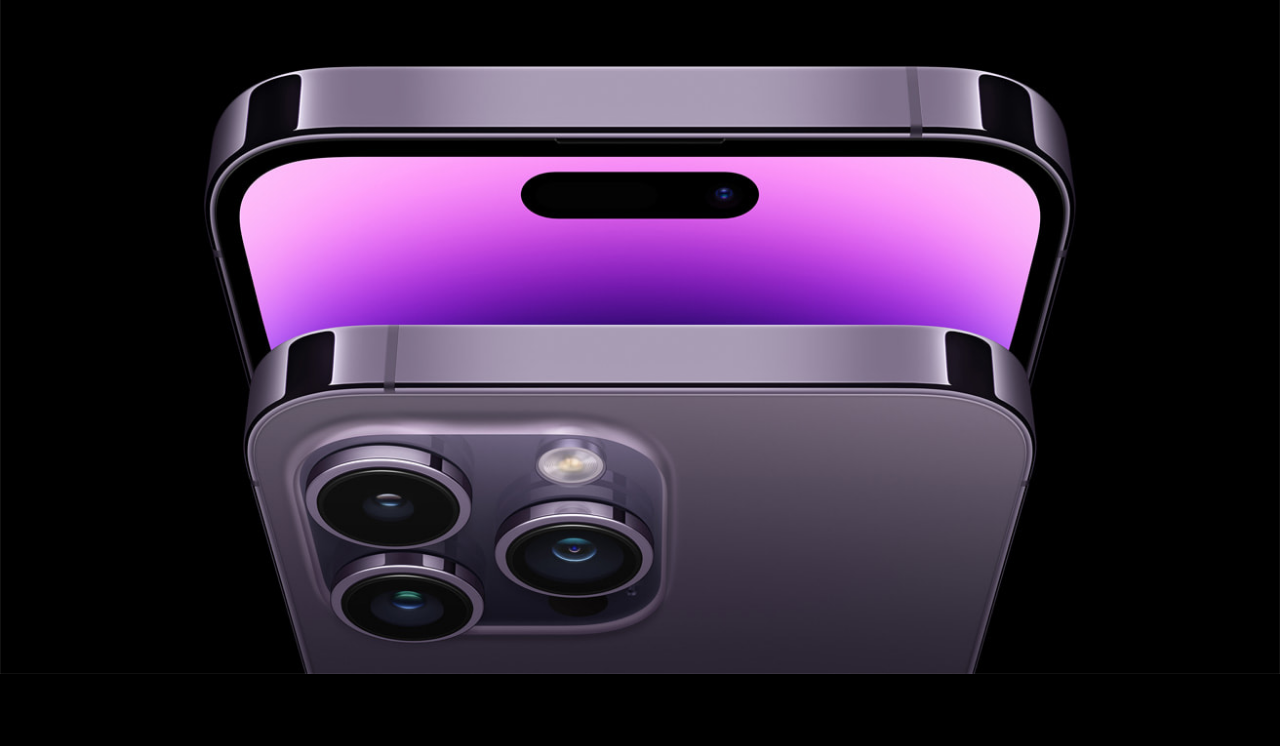
==== commit 9b3bc7ce: "Update index.html" ====
--- a/index.html
+++ b/index.html
@@ -10,12 +10,12 @@
 </head>
 <body>
 	<header>
-		<nav class="navbar">
+		<!-- <nav class="navbar">
 
             <ul>
               <li class="navLeft"><a href="index.html">Portfolio</a></li>
 
-          <!--  <li class="dropdown">
+           <li class="dropdown">
                 <a href="#" class="dropdown-btn">Phones</a>
                 <div class="dropdown-content">
                   <a href="iPhone.html">iPhone 14 Pro Max</a>
@@ -44,12 +44,12 @@
                 -->
           
           
-              <li class="navRight">
+          <!--     <li class="navRight">
                 <a href="Help.html">Help</a>
           </li>
 
             </ul>
-
+          -->
           </nav>
           </header>
 <div class="black-container">         
@@ -76,7 +76,7 @@
 
         
           <br>
-          <video id="iphone_vid" width="100%" height="70%" preload="auto" muted autoplay playsinline>
+          <video id="iphone_vid" width="100%" height="70%" preload="auto" muted playsinline>
             <source src="./iphone14promaxvid.mp4" type="video/mp4">
           </video>
         </div>          
